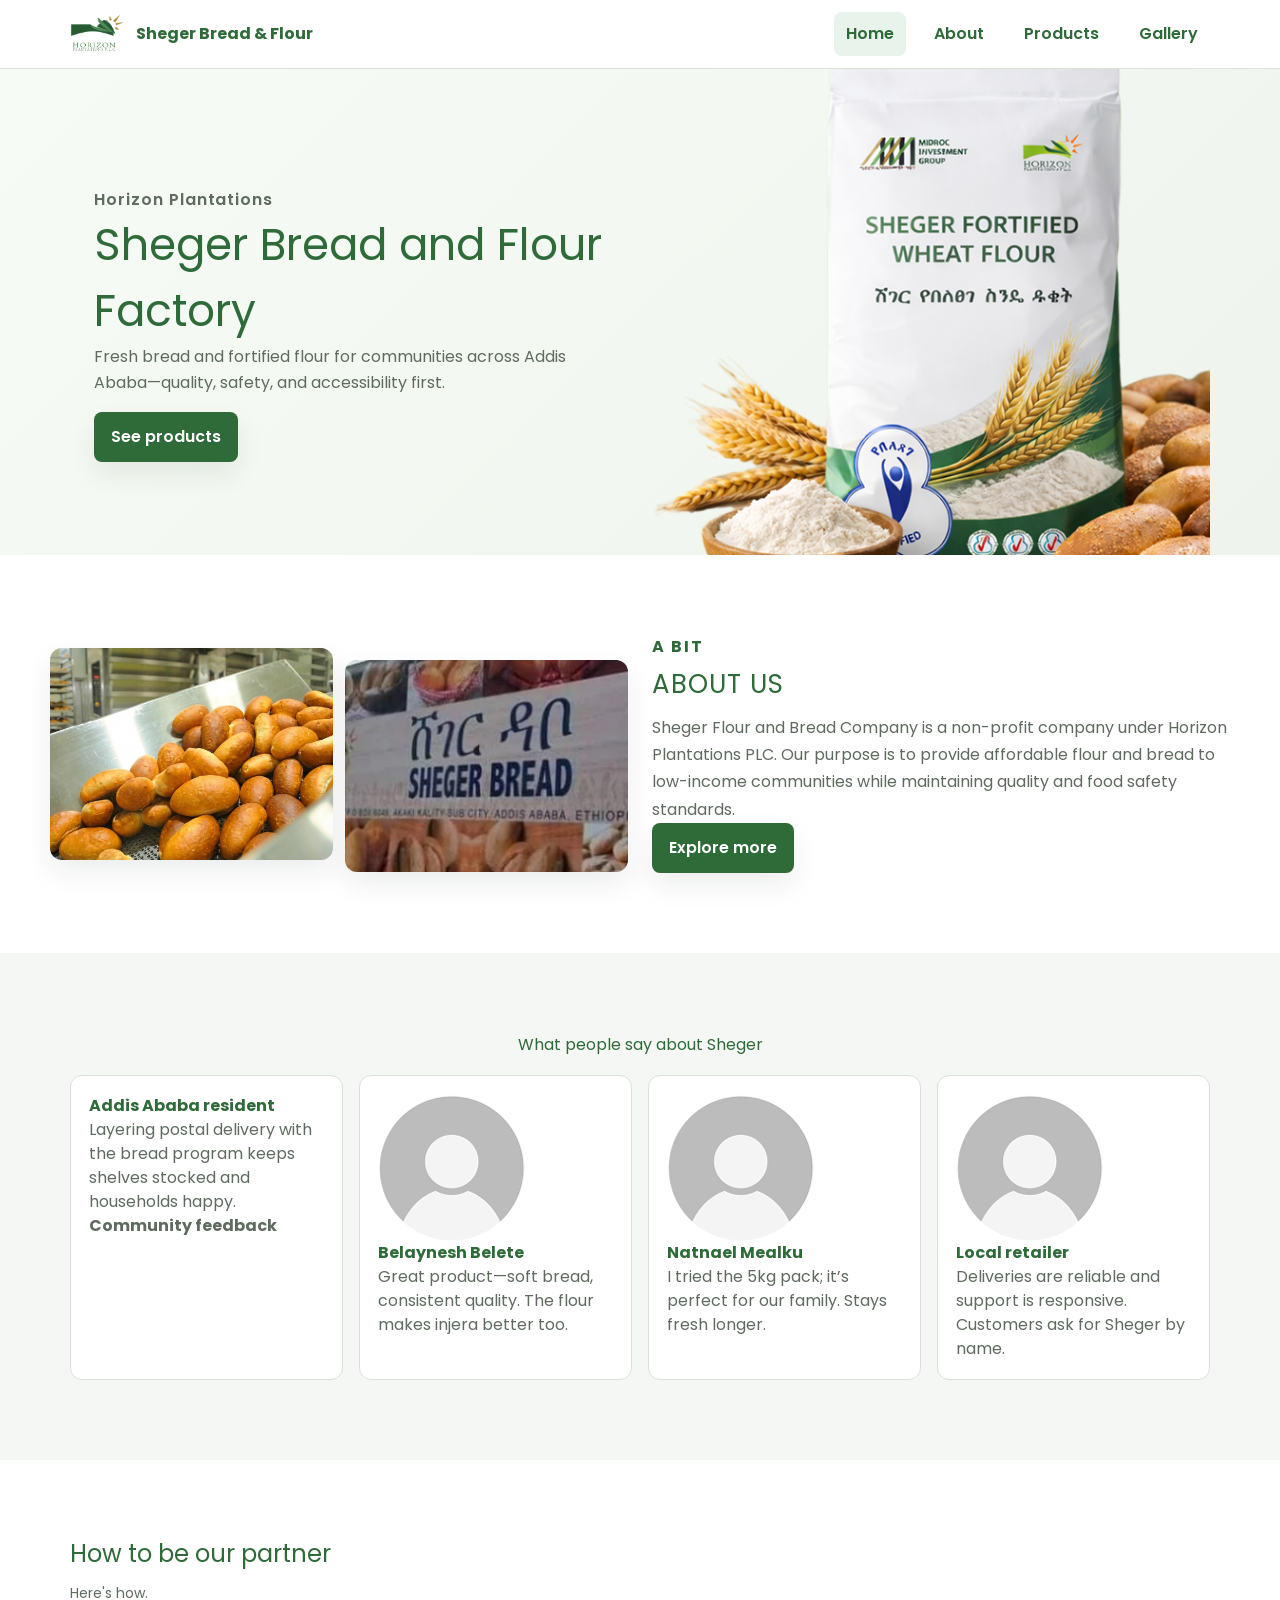
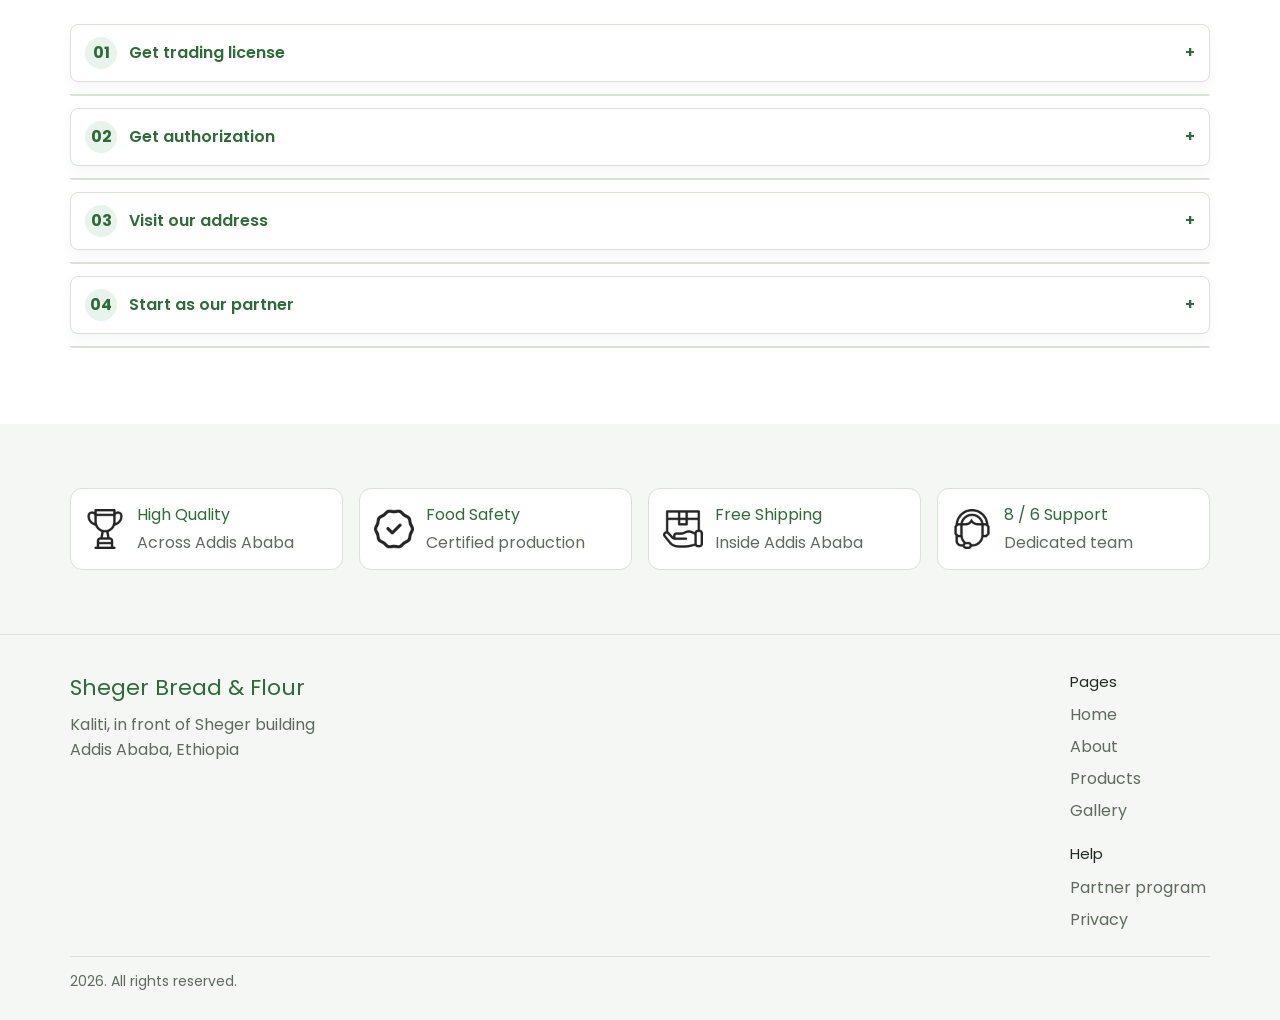
==== index.html @ 548b383c "deploy" ====
<!DOCTYPE html>
<html lang="en">

<head>
  <meta charset="utf-8" />
  <meta name="viewport" content="width=device-width, initial-scale=1, shrink-to-fit=no" />
  <title>Sheger Bread & Flour Factory | Home</title>
  <meta name="description"
    content="Sheger Flour and Bread Company provides affordable, high-quality fortified flour and bread products to Ethiopian communities." />
  <link href="https://fonts.googleapis.com/css2?family=Poppins:wght@400;500;600;700&display=swap" rel="stylesheet" />
  <link rel="stylesheet" href="css/reset.css" />
  <link rel="stylesheet" href="css/global.css" />
  <link rel="stylesheet" href="css/home.css" />
</head>

<body>
  <div class="site-topbar">
    <div class="site-topbar-inner">
      <div class="logo">
        <img src="assets/header-img1.png" alt="Sheger logo" width="56" height="56" loading="lazy" />
        <span>Sheger Bread & Flour</span>
      </div>
      <nav class="nav" aria-label="Main navigation">
        <a href="./index.html" class="active">Home</a>
        <a href="./about-us.html">About</a>
        <a href="./products.html">Products</a>
        <a href="./gallery.html">Gallery</a>
      </nav>
    </div>
  </div>

  <header class="page-hero home-hero">

    <div class="layout-shell hero-grid">
      <div class="hero-copy">
        <p class="card-text-book">Horizon Plantations</p>
        <h1 class="card-subtitle">Sheger Bread and Flour Factory</h1>
        <p class="card-text-treating">
          Fresh bread and fortified flour for communities across Addis Ababa—quality, safety, and accessibility first.
        </p>
        <a href="./products.html" class="btn btn-primary">See products</a>
      </div>
      <div class="hero-visual">
        <img src="./assets/hero.png" alt="Sheger production line" class="hero-" loading="lazy">
      </div>
    </div>
  </header>

  <section class="section-about layout-shell" id="about">
    <div class="section-about-about-us">
      <div class="section-about-left-side">
        <img src="assets/section-about-img1.png" alt="Sheger factory exterior" class="section-about-img1"
          loading="lazy" />
        <img src="assets/section-about-img2.png" alt="Bread production" class="section-about-img2" loading="lazy" />
      </div>

      <div class="section-about-content">
        <p class="section-about-text-top">A BIT</p>
        <h2 class="section-about-subtitle">ABOUT US</h2>
        <p class="section-about-text-sheger-flour">
          Sheger Flour and Bread Company is a non-profit company under Horizon Plantations PLC. Our purpose is to
          provide affordable flour and bread to low-income communities while maintaining quality and food safety
          standards.
        </p>

        <a href="./about-us.html" class="btn btn-primary">Explore more</a>
      </div>
    </div>
  </section>

  <section class="section1">
    <div class="layout-shell">
      <h2 class="section-title">What people say about Sheger</h2>
      <div class="section-div1">
        <article class="card-div">
          <div class="card-div-div2">
            <p class="card-div-text3">Addis Ababa resident</p>
          </div>
          <div class="card-div-div3">
            <p class="card-div-text4">
              <span>Layering postal delivery with the bread program keeps shelves stocked and households happy.</span>
            </p>
            <p class="card-div-text5"><b class="bold">Community feedback</b></p>
          </div>
        </article>

        <article class="card-div">
          <div class="card-div-div">
            <img src="assets/user.png" alt="" class="card-div-symbol input2" />
            <p class="card-div-text1">Belaynesh Belete</p>
          </div>
          <p class="card-div-text2">
            Great product—soft bread, consistent quality. The flour makes injera better too.
          </p>
        </article>

        <article class="card-div">
          <div class="card-div-div">
            <img src="assets/user.png" alt="" class="card-div-symbol input2" />
            <p class="card-div-text1">Natnael Mealku</p>
          </div>
          <p class="card-div-text2">
            I tried the 5kg pack; it’s perfect for our family. Stays fresh longer.
          </p>
        </article>

        <article class="card-div">
          <div class="card-div-div">
            <img src="assets/user.png" alt="" class="card-div-symbol input2" />
            <p class="card-div-text-chris card-div-text6">Local retailer</p>
          </div>
          <p class="card-div-text2">
            Deliveries are reliable and support is responsive. Customers ask for Sheger by name.
          </p>
        </article>
      </div>
    </div>
  </section>

  <section class="partner-shell" id="partner">
    <div class="layout-shell partner-grid">
      <div>
        <h2 class="section-subtitle1">
          How to be our partner<br />
          <span class="sub-text">Here's how.</span>
        </h2>

        <div class="accordion">
          <button class="accordion-item" data-panel="step1">
            <span class="number">01</span>
            <span class="title">Get trading license</span>
            <span aria-hidden="true">+</span>
          </button>
          <div class="accordion-panel" id="step1">
            <p>Hold a valid trading license for food distribution or retail.</p>
          </div>

          <button class="accordion-item" data-panel="step2">
            <span class="number">02</span>
            <span class="title">Get authorization</span>
            <span aria-hidden="true">+</span>
          </button>
          <div class="accordion-panel" id="step2">
            <p>Submit documents for quick verification; we confirm in 3–5 business days.</p>
          </div>

          <button class="accordion-item" data-panel="step3">
            <span class="number">03</span>
            <span class="title">Visit our address</span>
            <span aria-hidden="true">+</span>
          </button>
          <div class="accordion-panel" id="step3">
            <p>Visit our Kaliti facility to complete registration and pickup orientation.</p>
          </div>

          <button class="accordion-item" data-panel="step4">
            <span class="number">04</span>
            <span class="title">Start as our partner</span>
            <span aria-hidden="true">+</span>
          </button>
          <div class="accordion-panel" id="step4">
            <p>Place your first order and schedule deliveries with support.</p>
          </div>
        </div>
      </div>
    </div>
  </section>

  <section class="features-shell">
    <div class="layout-shell features-grid">
      <div class="feature-card">
        <img src="assets/feature-trophy.png" alt="Quality icon" />
        <div>
          <h3>High Quality</h3>
          <p>Across Addis Ababa</p>
        </div>
      </div>
      <div class="feature-card">
        <img src="assets/feature-guarantee.png" alt="Guarantee icon" />
        <div>
          <h3>Food Safety</h3>
          <p>Certified production</p>
        </div>
      </div>
      <div class="feature-card">
        <img src="assets/row/row-shipping.png" alt="Shipping icon" />
        <div>
          <h3>Free Shipping</h3>
          <p>Inside Addis Ababa</p>
        </div>
      </div>
      <div class="feature-card">
        <img src="assets/row/row-customer.png" alt="Support icon" />
        <div>
          <h3>8 / 6 Support</h3>
          <p>Dedicated team</p>
        </div>
      </div>
    </div>
  </section>

  <footer class="footer">
    <div class="layout-shell">
      <div class="footer-top">
        <div class="footer-brand">
          <h2 class="footer-subtitle">Sheger Bread & Flour</h2>
          <p class="footer-text-400-university">
            Kaliti, in front of Sheger building<br />
            Addis Ababa, Ethiopia
          </p>
        </div>
        <div class="footer-links">
          <div>
            <h4>Pages</h4>
            <a href="./index.html">Home</a>
            <a href="./about-us.html">About</a>
            <a href="./products.html">Products</a>
            <a href="./gallery.html">Gallery</a>
          </div>
          <div>
            <h4>Help</h4>
            <a href="#partner">Partner program</a>
            <a href="#">Privacy</a>
          </div>
        </div>
      </div>
      <div class="footer-bottom">2026. All rights reserved.</div>
    </div>
  </footer>

  <script src="js/home.js" defer></script>
</body>

</html>
---- css/global.css ----
:root {
	--primary: #2f6b39;
	--primary-soft: #e7f3eb;
	--accent: #bde28a;
	--text: #1f2a1f;
	--muted: #5f6b5f;
	--surface: #ffffff;
	--surface-alt: #f5f7f4;
	--border: #d8e2d7;
	--shadow: 0 12px 28px rgba(17, 36, 23, 0.08);
	--radius: 12px;
	--radius-sm: 8px;
	--spacing: clamp(18px, 3vw, 28px);
	--font-base: 'Poppins', system-ui, -apple-system, sans-serif;
}

*,
*::before,
*::after {
	box-sizing: border-box;
}

html, body {
	height: 100%;
}

body {
	min-height: 100%;
	display: flex;
	flex-direction: column;
	margin: 0;
	font-family: var(--font-base);
	color: var(--text);
	background-color: var(--surface);
	letter-spacing: 0;
}

img {
	max-width: 100%;
	display: block;
}

a { color: inherit; text-decoration: none; }

.text { font-size: 14px; color: var(--muted); }
.text-gray { color: var(--muted); font-size: 14px; }

.section {
	display: flex;
	flex-direction: column;
	align-items: center;
	padding: 0 24px;
}

.card { border-radius: var(--radius); background: var(--surface); }

.btn {
	display: inline-flex;
	align-items: center;
	justify-content: center;
	gap: 8px;
	padding: 12px 16px;
	border-radius: var(--radius-sm);
	border: 1px solid transparent;
	font-weight: 600;
	cursor: pointer;
	transition: transform 0.12s ease, box-shadow 0.2s ease, background 0.2s ease;
}
.btn-primary { background: var(--primary); color: #fff; box-shadow: var(--shadow); }
.btn-primary:hover { filter: brightness(0.92); }
.btn-secondary { background: var(--primary-soft); color: var(--primary); border-color: var(--border); }
.pill { display:inline-flex; align-items:center; padding:4px 10px; border-radius:999px; background:var(--primary-soft); color:var(--primary); font-weight:600; font-size:12px; }
.visually-hidden {
	position: absolute;
	width: 1px;
	height: 1px;
	padding: 0;
	margin: -1px;
	overflow: hidden;
	clip: rect(0, 0, 0, 0);
	white-space: nowrap;
	border: 0;
}

.layout-shell {
	width: 100%;
	max-width: 1180px;
	margin: 0 auto;
	padding: 0 20px;
}

/* Header / nav */
.site-topbar {
	position: sticky;
	top: 0;
	z-index: 10;
	background: rgba(255,255,255,0.9);
	backdrop-filter: blur(8px);
	border-bottom: 1px solid var(--border);
}
.site-topbar-inner {
	display: flex;
	align-items: center;
	justify-content: space-between;
	gap: 16px;
	padding: 12px 20px;
	max-width: 1180px;
	margin: 0 auto;
}
.logo { display:flex; align-items:center; gap:10px; font-weight:700; color: var(--primary); }
.nav {
	display: flex;
	align-items: center;
	gap: 16px;
}
.nav a {
	font-weight: 600;
	color: var(--primary);
	padding: 10px 12px;
	border-radius: 8px;
}
.nav a.active, .nav a:hover { background: var(--primary-soft); }

/* Page hero */
.page-hero {
	position: relative;
	min-height: 54vh;
	padding: clamp(56px, 9vw, 90px) 0 clamp(38px, 6vw, 64px);
	background: linear-gradient(135deg, #f7fbf5, #eef4ed);
	overflow: hidden;
	display: flex;
	align-items: center;
}
.page-hero .layout-shell { display: grid; gap: 16px; }
.page-hero h1 {
	margin: 0;
	font-size: clamp(32px, 4vw, 44px);
	color: var(--primary);
}
.page-hero p { max-width: 640px; color: var(--muted); }
.page-hero .hero-img-bg {
	position: absolute;
	inset: 0;
	background: radial-gradient(ellipse at 80% 20%, rgba(189,226,138,0.35), transparent 60%), linear-gradient(120deg, rgba(47,107,57,0.06), transparent 45%);
	pointer-events: none;
}

/* Footer */
.footer {
	margin-top: auto;
	background: var(--surface-alt);
	border-top: 1px solid var(--border);
	padding: 36px 0 28px;
}
.footer .layout-shell {
	display: grid;
	gap: 20px;
}
.footer-top {
	display: flex;
	flex-wrap: wrap;
	gap: 24px;
	justify-content: space-between;
}
.footer-brand { max-width: 320px; }
.footer-subtitle { margin: 0 0 8px; color: var(--primary); font-size: 22px; }
.footer-text-400-university { color: var(--muted); margin: 0; line-height: 1.6; }
.footer-links {
	display: grid;
	grid-template-columns: repeat(auto-fit, minmax(140px, 1fr));
	gap: 16px;
}
.footer-links h4 { margin: 0 0 6px; color: var(--text); font-size: 15px; }
.footer-links a { color: var(--muted); display:block; padding:4px 0; }
.footer-bottom { border-top:1px solid var(--border); padding-top: 14px; color: var(--muted); font-size: 14px; }

@media (max-width: 640px) {
	.site-topbar-inner { flex-direction: column; align-items: flex-start; }
	.nav { flex-wrap: wrap; }
	.page-hero { padding: 40px 0 32px; min-height: 52vh; }
}
---- css/home.css ----
/* Home page styles */

.home-hero .hero-grid {
	display: grid;
	grid-template-columns: repeat(auto-fit, minmax(280px, 1fr));
	gap: var(--spacing);
	align-items: center;
}

.hero-copy {
	padding: 24px;

}

.card-text-book {
	color: var(--primary);
	font-weight: 600;
	letter-spacing: 0.06em;
}

.card-subtitle {
	font-size: clamp(26px, 3vw, 34px);
	color: var(--primary);
	margin: 8px 0 10px;
}

.card-text-treating {
	color: var(--muted);
	line-height: 1.6;
	margin-bottom: 16px;
}

.hero-visual {
	justify-self: center;
}

.hero-img {
	width: min(480px, 100%);
	border-radius: var(--radius);
	box-shadow: var(--shadow);
}

.section-about {
	padding: clamp(48px, 8vw, 80px) 0;
}

.section-about-about-us {
	display: grid;
	grid-template-columns: repeat(auto-fit, minmax(280px, 1fr));
	gap: 24px;
	align-items: center;
}

.section-about-left-side {
	position: relative;
	display: grid;
	grid-template-columns: 1fr 1fr;
	gap: 12px;
}

.section-about-img1,
.section-about-img2 {
	width: 100%;
	aspect-ratio: 4 / 3;
	object-fit: cover;
	border-radius: var(--radius);
	box-shadow: var(--shadow);
}

.section-about-img2 {
	transform: translateY(12px);
}

.section-about-text-top {
	color: var(--primary);
	letter-spacing: 0.12em;
	font-weight: 700;
}

.section-about-subtitle {
	font-size: 26px;
	color: var(--primary);
	margin: 6px 0 10px;
	letter-spacing: 0.04em;
}

.section-about-text-sheger-flour {
	color: var(--muted);
	line-height: 1.7;
}

.section1 {
	padding: clamp(48px, 8vw, 80px) 0;
	background: var(--surface-alt);
}

.section-title {
	text-align: center;
	color: var(--primary);
	margin: 0 0 18px;
}

.section-div1 {
	display: grid;
	grid-template-columns: repeat(auto-fit, minmax(260px, 1fr));
	gap: 16px;
}

.card-div {
	background: #fff;
	padding: 18px;
	border-radius: var(--radius);
	border: 1px solid var(--border);
	color: var(--text);
}

.card-div-text3,
.card-div-text1,
.card-div-text-chris {
	color: var(--primary);
	font-weight: 700;
}

.card-div-text2,
.card-div-text4,
.card-div-text5 {
	color: var(--muted);
	line-height: 1.5;
}

.testimonial-shell {
	display: grid;
	gap: 16px;
}

.fade,
.fade-left,
.fade-right,
.testimonial-track {
	display: none;
}

.partner-shell {
	padding: clamp(48px, 7vw, 76px) 0;
	background: var(--surface);
}

.partner-grid {
	display: grid;
	gap: 20px;
}

.features-shell {
	padding: clamp(36px, 6vw, 64px) 0;
	background: var(--surface-alt);
}

.features-grid {
	display: grid;
	grid-template-columns: repeat(auto-fit, minmax(240px, 1fr));
	gap: 16px;
}

.feature-card {
	display: grid;
	grid-template-columns: auto 1fr;
	gap: 12px;
	align-items: center;
	padding: 14px;
	border-radius: var(--radius);
	border: 1px solid var(--border);
	background: #fff;
}

.feature-card h3 {
	margin: 0 0 4px;
	color: var(--primary);
}

.feature-card p {
	margin: 0;
	color: var(--muted);
}

.feature-card img {
	width: 40px;
	height: 40px;
	object-fit: contain;
}

.section-subtitle1 {
	color: var(--primary);
	margin: 0 0 6px;
	font-size: 24px;
}

.sub-text {
	color: var(--muted);
	font-size: 14px;
}

.accordion {
	display: grid;
	gap: 12px;
	margin-top: 16px;
}

.accordion-item {
	display: grid;
	grid-template-columns: auto 1fr auto;
	align-items: center;
	gap: 12px;
	width: 100%;
	padding: 12px 14px;
	border: 1px solid var(--border);
	border-radius: var(--radius-sm);
	background: #fff;
	cursor: pointer;
	text-align: left;
	font-weight: 600;
	color: var(--primary);
	box-shadow: 0 6px 14px rgba(0, 0, 0, 0.04);
}

.accordion-panel {
	max-height: 0;
	overflow: hidden;
	transition: max-height 0.25s ease, padding 0.25s ease;
	background: #fff;
	border: 1px solid var(--border);
	border-radius: 0 0 var(--radius-sm) var(--radius-sm);
	padding: 0 14px;
}

.accordion-panel.open {
	max-height: 260px;
	padding: 12px 14px 14px;
}

.accordion-panel p {
	color: var(--text);
	margin: 0;
}

.accordion-panel.open {
	max-height: 400px;
	padding: 12px 14px 14px;
}

.number {
	width: 32px;
	height: 32px;
	border-radius: 50%;
	background: var(--primary-soft);
	display: inline-flex;
	align-items: center;
	justify-content: center;
	font-weight: 700;
	color: var(--primary);
}

.feature {
	display: grid;
	gap: 12px;
	background: #fff;
	padding: 16px;
	border-radius: var(--radius);
	box-shadow: 0 8px 18px rgba(0, 0, 0, 0.05);
	border: 1px solid var(--border);
}

.feature-row-left,
.feature-row,
.row {
	display: flex;
	gap: 12px;
	align-items: center;
}

.feature-subtitle,
.row-subtitle {
	color: var(--primary);
	margin: 0;
}

.row-text2 {
	color: var(--muted);
	margin: 0;
}

@media (max-width: 640px) {
	.section-title {
		text-align: left;
	}
}
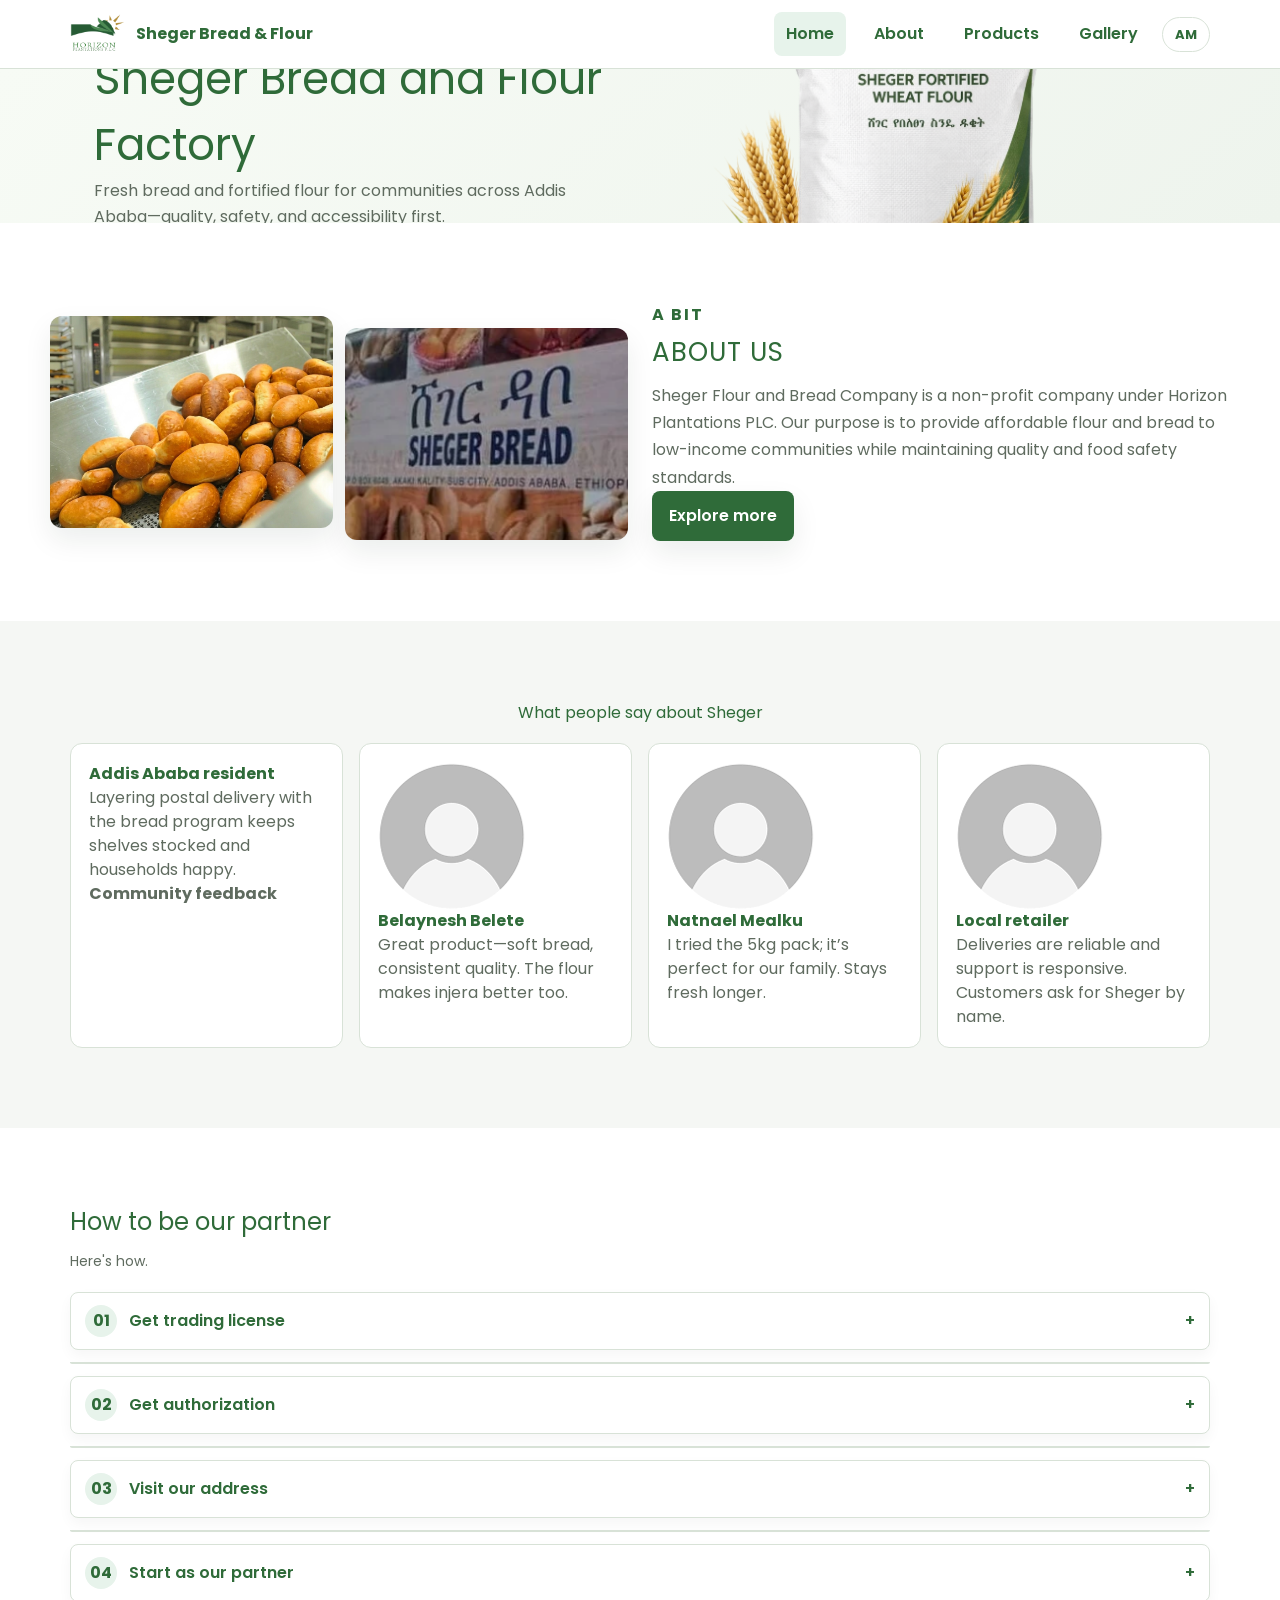
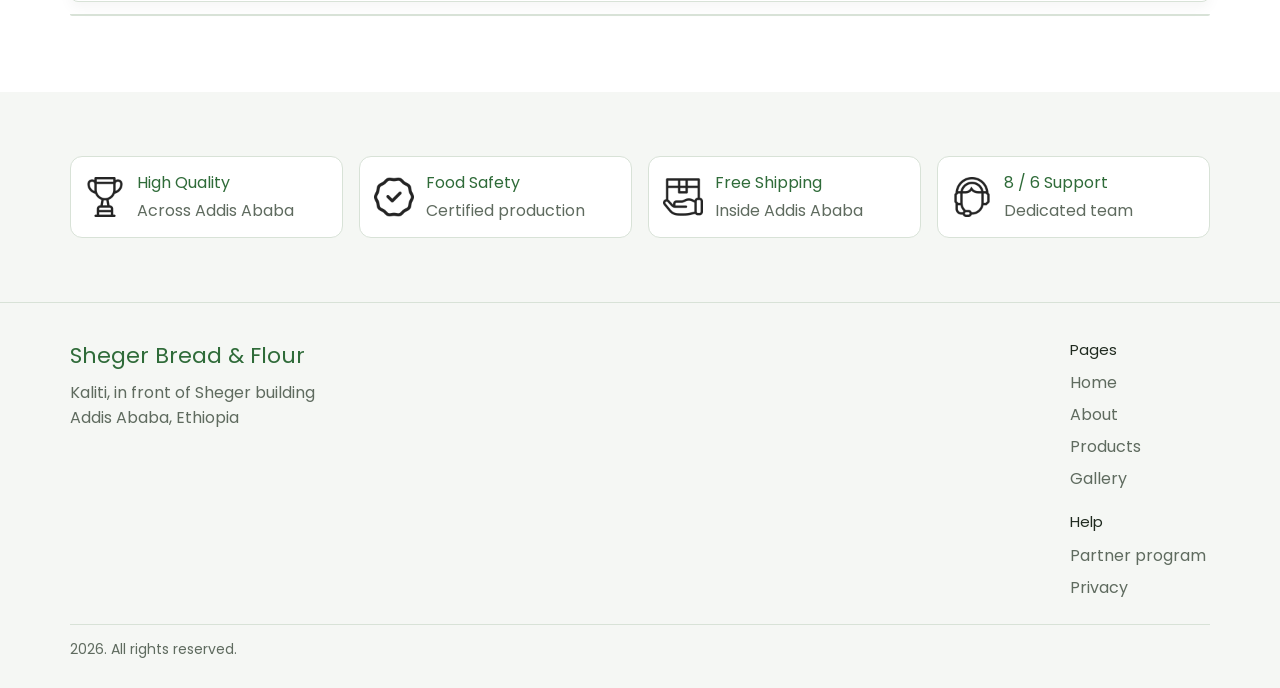
==== commit 8912ea2b: "Language added" ====
--- a/index.html
+++ b/index.html
@@ -7,6 +7,9 @@
   <title>Sheger Bread & Flour Factory | Home</title>
   <meta name="description"
     content="Sheger Flour and Bread Company provides affordable, high-quality fortified flour and bread products to Ethiopian communities." />
+  <link rel="alternate" hreflang="en" href="/index.html" />
+  <link rel="alternate" hreflang="am" href="/am/index.html" />
+  <link rel="alternate" hreflang="x-default" href="/index.html" />
   <link href="https://fonts.googleapis.com/css2?family=Poppins:wght@400;500;600;700&display=swap" rel="stylesheet" />
   <link rel="stylesheet" href="css/reset.css" />
   <link rel="stylesheet" href="css/global.css" />
@@ -20,12 +23,15 @@
         <img src="assets/header-img1.png" alt="Sheger logo" width="56" height="56" loading="lazy" />
         <span>Sheger Bread & Flour</span>
       </div>
-      <nav class="nav" aria-label="Main navigation">
-        <a href="./index.html" class="active">Home</a>
-        <a href="./about-us.html">About</a>
-        <a href="./products.html">Products</a>
-        <a href="./gallery.html">Gallery</a>
-      </nav>
+      <div class="nav-actions">
+        <nav class="nav" aria-label="Main navigation">
+          <a href="./index.html" class="active">Home</a>
+          <a href="./about-us.html">About</a>
+          <a href="./products.html">Products</a>
+          <a href="./gallery.html">Gallery</a>
+        </nav>
+        <a href="./am/index.html" class="lang-switch" lang="am" hreflang="am">AM</a>
+      </div>
     </div>
   </div>
 
@@ -231,4 +237,4 @@
   <script src="js/home.js" defer></script>
 </body>
 
-</html>+</html>
--- a/css/global.css
+++ b/css/global.css
@@ -1,4 +1,3 @@
-
 :root {
 	--primary: #2f6b39;
 	--primary-soft: #e7f3eb;
@@ -21,7 +20,8 @@
 	box-sizing: border-box;
 }
 
-html, body {
+html,
+body {
 	height: 100%;
 }
 
@@ -41,10 +41,20 @@
 	display: block;
 }
 
-a { color: inherit; text-decoration: none; }
-
-.text { font-size: 14px; color: var(--muted); }
-.text-gray { color: var(--muted); font-size: 14px; }
+a {
+	color: inherit;
+	text-decoration: none;
+}
+
+.text {
+	font-size: 14px;
+	color: var(--muted);
+}
+
+.text-gray {
+	color: var(--muted);
+	font-size: 14px;
+}
 
 .section {
 	display: flex;
@@ -53,7 +63,10 @@
 	padding: 0 24px;
 }
 
-.card { border-radius: var(--radius); background: var(--surface); }
+.card {
+	border-radius: var(--radius);
+	background: var(--surface);
+}
 
 .btn {
 	display: inline-flex;
@@ -67,10 +80,34 @@
 	cursor: pointer;
 	transition: transform 0.12s ease, box-shadow 0.2s ease, background 0.2s ease;
 }
-.btn-primary { background: var(--primary); color: #fff; box-shadow: var(--shadow); }
-.btn-primary:hover { filter: brightness(0.92); }
-.btn-secondary { background: var(--primary-soft); color: var(--primary); border-color: var(--border); }
-.pill { display:inline-flex; align-items:center; padding:4px 10px; border-radius:999px; background:var(--primary-soft); color:var(--primary); font-weight:600; font-size:12px; }
+
+.btn-primary {
+	background: var(--primary);
+	color: #fff;
+	box-shadow: var(--shadow);
+}
+
+.btn-primary:hover {
+	filter: brightness(0.92);
+}
+
+.btn-secondary {
+	background: var(--primary-soft);
+	color: var(--primary);
+	border-color: var(--border);
+}
+
+.pill {
+	display: inline-flex;
+	align-items: center;
+	padding: 4px 10px;
+	border-radius: 999px;
+	background: var(--primary-soft);
+	color: var(--primary);
+	font-weight: 600;
+	font-size: 12px;
+}
+
 .visually-hidden {
 	position: absolute;
 	width: 1px;
@@ -95,10 +132,11 @@
 	position: sticky;
 	top: 0;
 	z-index: 10;
-	background: rgba(255,255,255,0.9);
+	background: rgba(255, 255, 255, 0.9);
 	backdrop-filter: blur(8px);
 	border-bottom: 1px solid var(--border);
 }
+
 .site-topbar-inner {
 	display: flex;
 	align-items: center;
@@ -108,42 +146,102 @@
 	max-width: 1180px;
 	margin: 0 auto;
 }
-.logo { display:flex; align-items:center; gap:10px; font-weight:700; color: var(--primary); }
+
+.logo {
+	display: flex;
+	align-items: center;
+	gap: 10px;
+	font-weight: 700;
+	color: var(--primary);
+}
+
 .nav {
 	display: flex;
 	align-items: center;
 	gap: 16px;
 }
+
 .nav a {
 	font-weight: 600;
 	color: var(--primary);
 	padding: 10px 12px;
 	border-radius: 8px;
 }
-.nav a.active, .nav a:hover { background: var(--primary-soft); }
+
+.nav a.active,
+.nav a:hover {
+	background: var(--primary-soft);
+}
+
+.nav-actions {
+	display: flex;
+	align-items: center;
+	gap: 12px;
+}
+
+.lang-switch {
+	display: inline-flex;
+	align-items: center;
+	justify-content: center;
+	min-width: 44px;
+	padding: 10px 12px;
+	border: 1px solid var(--border);
+	border-radius: 999px;
+	font-size: 13px;
+	font-weight: 700;
+	line-height: 1;
+	color: var(--primary);
+	background: #fff;
+}
+
+.lang-switch:hover {
+	background: var(--primary-soft);
+}
 
 /* Page hero */
 .page-hero {
 	position: relative;
-	min-height: 54vh;
+	min-height: fit-content;
 	padding: clamp(56px, 9vw, 90px) 0 clamp(38px, 6vw, 64px);
 	background: linear-gradient(135deg, #f7fbf5, #eef4ed);
 	overflow: hidden;
 	display: flex;
 	align-items: center;
 }
-.page-hero .layout-shell { display: grid; gap: 16px; }
+
+.page-hero .layout-shell {
+	display: grid;
+	gap: 16px;
+}
+
 .page-hero h1 {
 	margin: 0;
 	font-size: clamp(32px, 4vw, 44px);
 	color: var(--primary);
 }
-.page-hero p { max-width: 640px; color: var(--muted); }
+
+.page-hero p {
+	max-width: 640px;
+	color: var(--muted);
+}
+
 .page-hero .hero-img-bg {
 	position: absolute;
 	inset: 0;
-	background: radial-gradient(ellipse at 80% 20%, rgba(189,226,138,0.35), transparent 60%), linear-gradient(120deg, rgba(47,107,57,0.06), transparent 45%);
+	background: radial-gradient(ellipse at 80% 20%, rgba(189, 226, 138, 0.35), transparent 60%), linear-gradient(120deg, rgba(47, 107, 57, 0.06), transparent 45%);
 	pointer-events: none;
+}
+
+/* Hero imagery: keep full PNG visible */
+.hero-visual img,
+.hero-img {
+	width: 100%;
+	max-width: 520px;
+	max-height: 420px;
+	object-fit: contain;
+
+
+	display: block;
 }
 
 /* Footer */
@@ -153,30 +251,77 @@
 	border-top: 1px solid var(--border);
 	padding: 36px 0 28px;
 }
+
 .footer .layout-shell {
 	display: grid;
 	gap: 20px;
 }
+
 .footer-top {
 	display: flex;
 	flex-wrap: wrap;
 	gap: 24px;
 	justify-content: space-between;
 }
-.footer-brand { max-width: 320px; }
-.footer-subtitle { margin: 0 0 8px; color: var(--primary); font-size: 22px; }
-.footer-text-400-university { color: var(--muted); margin: 0; line-height: 1.6; }
+
+.footer-brand {
+	max-width: 320px;
+}
+
+.footer-subtitle {
+	margin: 0 0 8px;
+	color: var(--primary);
+	font-size: 22px;
+}
+
+.footer-text-400-university {
+	color: var(--muted);
+	margin: 0;
+	line-height: 1.6;
+}
+
 .footer-links {
 	display: grid;
 	grid-template-columns: repeat(auto-fit, minmax(140px, 1fr));
 	gap: 16px;
 }
-.footer-links h4 { margin: 0 0 6px; color: var(--text); font-size: 15px; }
-.footer-links a { color: var(--muted); display:block; padding:4px 0; }
-.footer-bottom { border-top:1px solid var(--border); padding-top: 14px; color: var(--muted); font-size: 14px; }
+
+.footer-links h4 {
+	margin: 0 0 6px;
+	color: var(--text);
+	font-size: 15px;
+}
+
+.footer-links a {
+	color: var(--muted);
+	display: block;
+	padding: 4px 0;
+}
+
+.footer-bottom {
+	border-top: 1px solid var(--border);
+	padding-top: 14px;
+	color: var(--muted);
+	font-size: 14px;
+}
 
 @media (max-width: 640px) {
-	.site-topbar-inner { flex-direction: column; align-items: flex-start; }
-	.nav { flex-wrap: wrap; }
-	.page-hero { padding: 40px 0 32px; min-height: 52vh; }
-}
+	.site-topbar-inner {
+		flex-direction: column;
+		align-items: flex-start;
+	}
+
+	.nav {
+		flex-wrap: wrap;
+	}
+
+	.nav-actions {
+		width: 100%;
+		flex-wrap: wrap;
+	}
+
+	.page-hero {
+		padding: 40px 0 32px;
+		min-height: 80vh;
+	}
+}
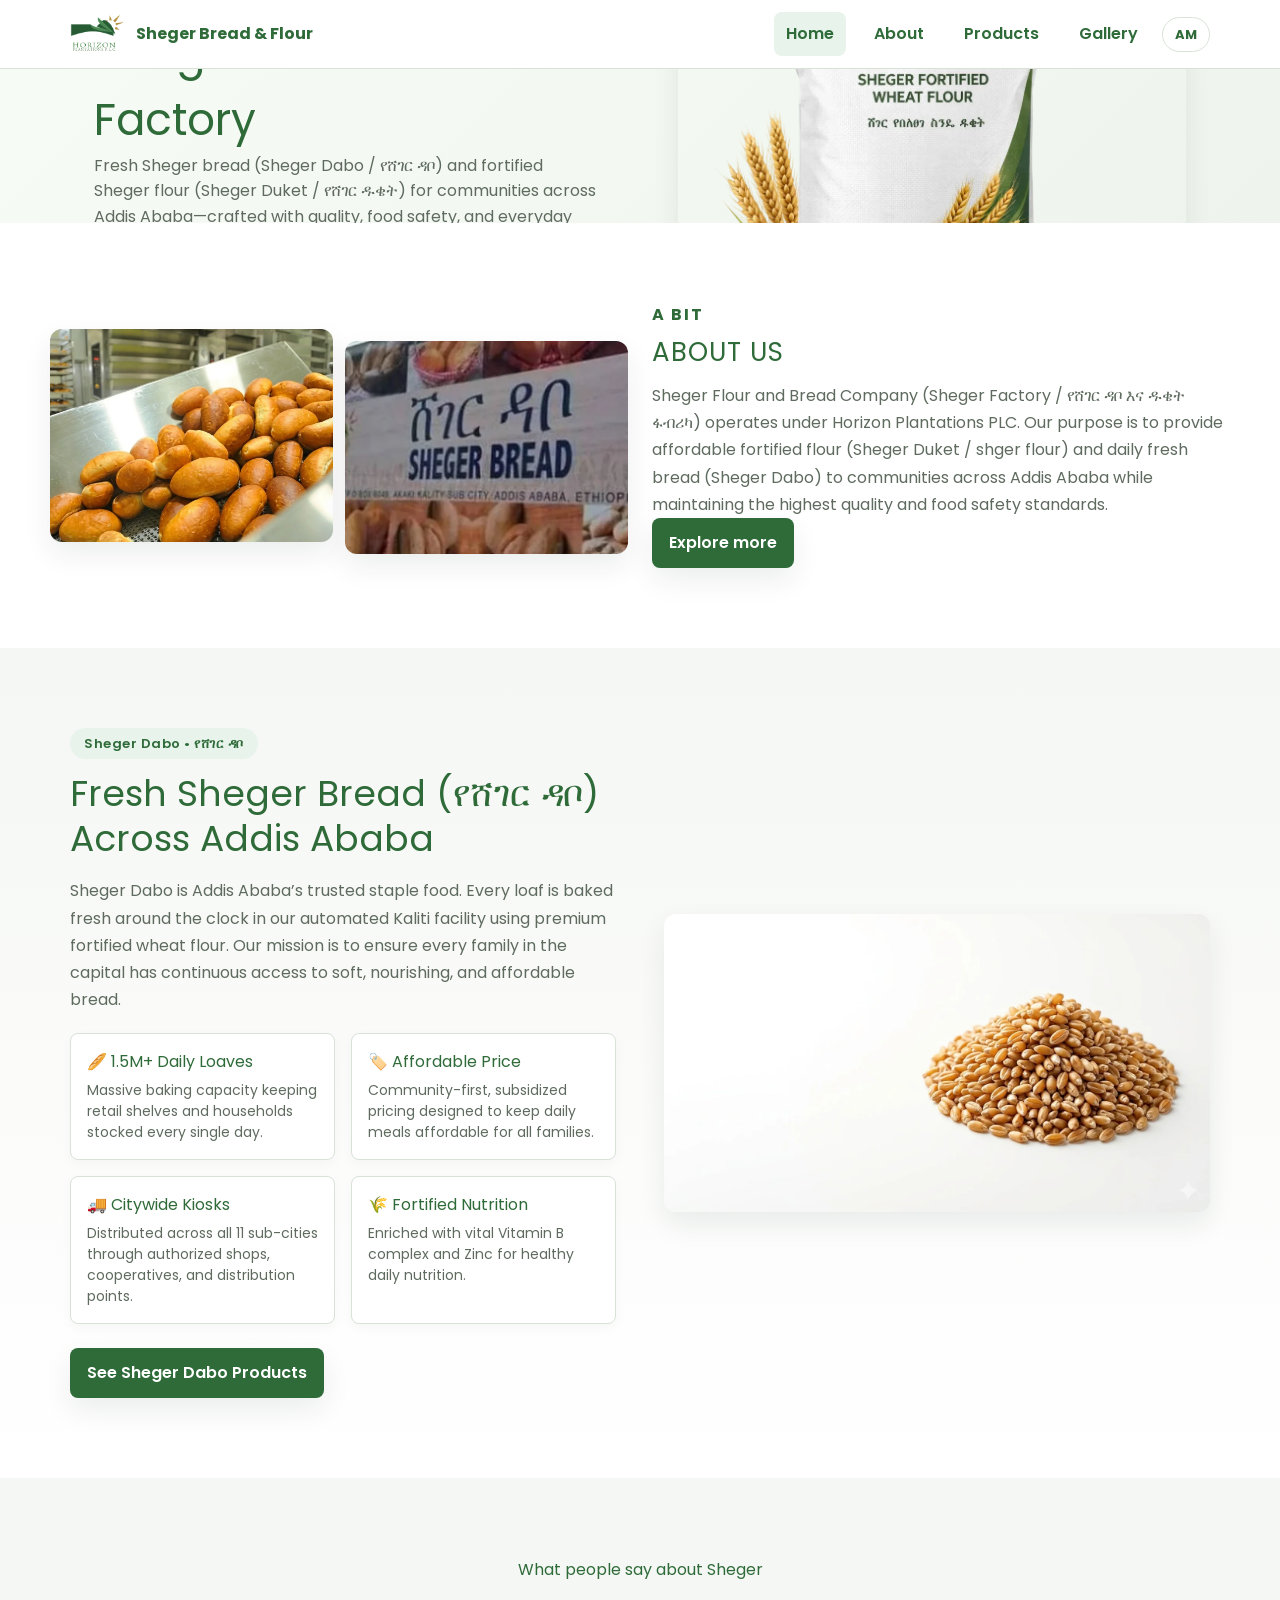
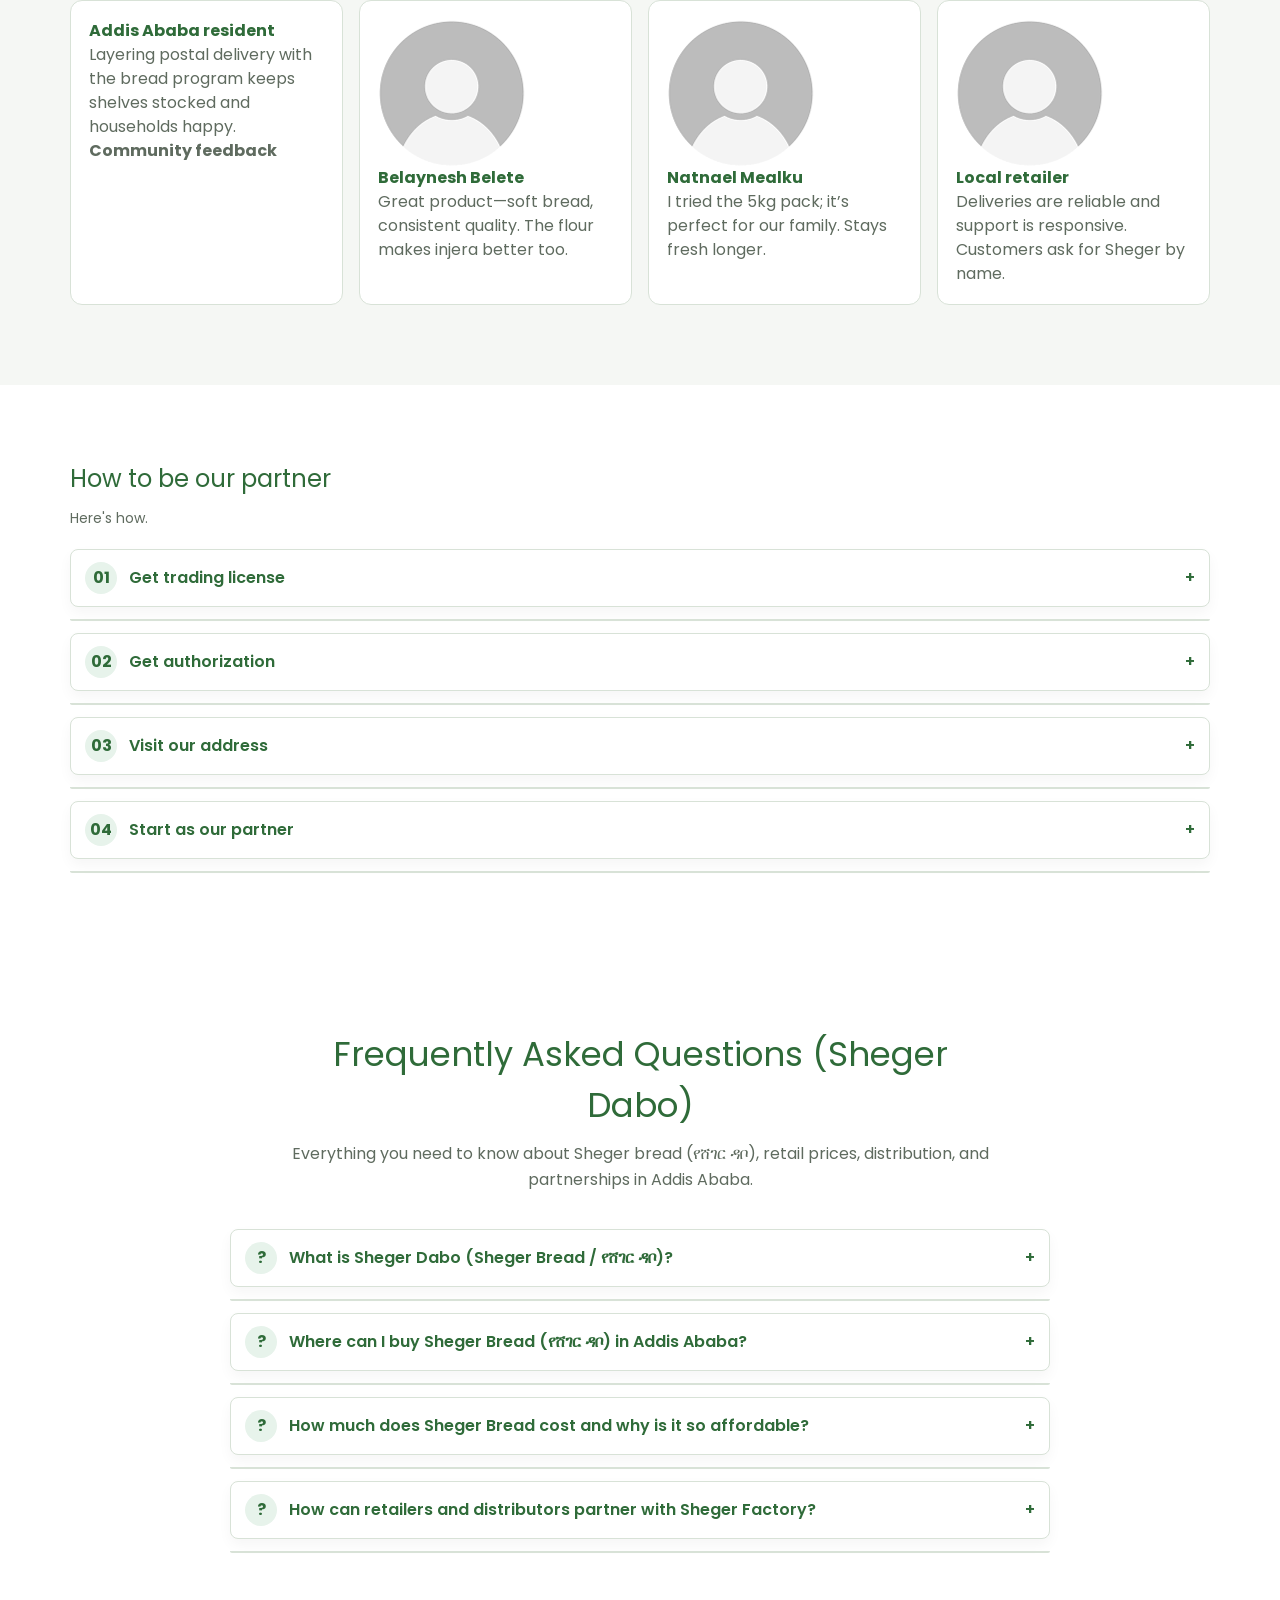
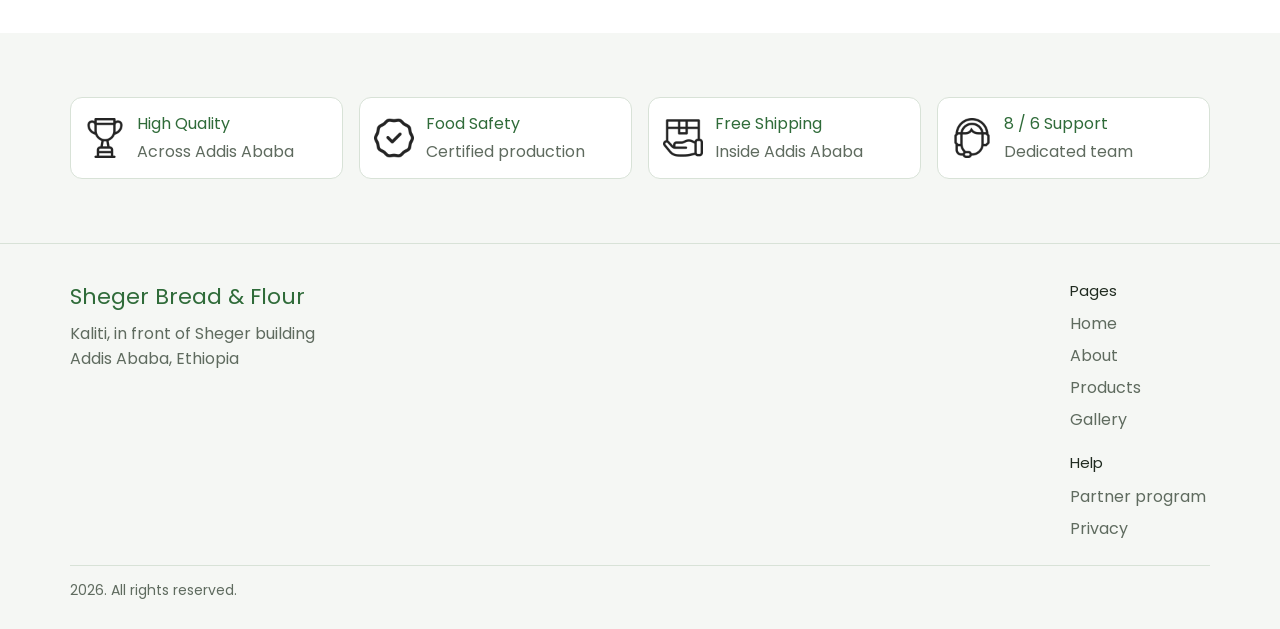
==== commit 89970e90: "improving seo" ====
--- a/index.html
+++ b/index.html
@@ -4,24 +4,154 @@
 <head>
   <meta charset="utf-8" />
   <meta name="viewport" content="width=device-width, initial-scale=1, shrink-to-fit=no" />
-  <title>Sheger Bread & Flour Factory | Home</title>
+  <title>Sheger Bread &amp; Flour Factory | Sheger Dabo &amp; Sheger Flour Addis Ababa</title>
   <meta name="description"
-    content="Sheger Flour and Bread Company provides affordable, high-quality fortified flour and bread products to Ethiopian communities." />
+    content="Sheger Bread and Flour Factory (የሸገር ዳቦ እና ዱቄት ፋብሪካ) provides daily fresh Sheger bread (Sheger Dabo) and high-quality fortified Sheger flour (Sheger Duket / shger flour) across Addis Ababa, Ethiopia." />
+  <meta name="keywords"
+    content="sheger dabo, sheger bread, sheger factory, sheger flour, shger flour, sheger duket, shger dabo, sheger bakery, ሸገር ዳቦ, የሸገር ዳቦ, ሸገር ዱቄት, የሸገር ዱቄት, ሸገር ፋብሪካ, የሸገር ዳቦ እና ዱቄት ፋብሪካ, Addis Ababa bread factory, fortified flour Ethiopia" />
+  <meta name="robots" content="index, follow, max-image-preview:large, max-snippet:-1, max-video-preview:-1" />
+  <meta name="author" content="Sheger Bread and Flour Factory" />
+  <link rel="canonical" href="https://shegerbread.com/index.html" />
+
+  <!-- Multilingual Alternates -->
   <link rel="alternate" hreflang="en" href="/index.html" />
   <link rel="alternate" hreflang="am" href="/am/index.html" />
   <link rel="alternate" hreflang="x-default" href="/index.html" />
+
+  <!-- Open Graph / Facebook / WhatsApp / Telegram -->
+  <meta property="og:type" content="website" />
+  <meta property="og:site_name" content="Sheger Bread &amp; Flour Factory | የሸገር ዳቦ እና ዱቄት ፋብሪካ" />
+  <meta property="og:title" content="Sheger Bread &amp; Flour Factory | Sheger Dabo &amp; Sheger Flour" />
+  <meta property="og:description"
+    content="Fresh Sheger bread (Sheger Dabo) and fortified Sheger flour (Sheger Duket / shger flour) for communities across Addis Ababa. High quality, food safety, and community affordability." />
+  <meta property="og:image" content="https://shegerbread.com/assets/social-cover.png" />
+  <meta property="og:image:secure_url" content="https://shegerbread.com/assets/social-cover.png" />
+  <meta property="og:image:type" content="image/png" />
+  <meta property="og:image:width" content="1200" />
+  <meta property="og:image:height" content="630" />
+  <meta property="og:image:alt" content="Sheger Bread and Flour Factory - Sheger Dabo and Fortified Sheger Flour in Addis Ababa" />
+  <meta property="og:url" content="https://shegerbread.com/index.html" />
+  <meta property="og:locale" content="en_US" />
+  <meta property="og:locale:alternate" content="am_ET" />
+
+  <!-- Twitter / X Card -->
+  <meta name="twitter:card" content="summary_large_image" />
+  <meta name="twitter:title" content="Sheger Bread &amp; Flour Factory | Sheger Dabo &amp; Sheger Flour" />
+  <meta name="twitter:description"
+    content="Daily fresh Sheger bread (Sheger Dabo) and fortified Sheger flour (Sheger Duket / shger flour) across Addis Ababa, Ethiopia." />
+  <meta name="twitter:image" content="https://shegerbread.com/assets/social-cover.png" />
+  <meta name="twitter:image:alt" content="Sheger Bread and Flour Factory - Sheger Dabo and Fortified Sheger Flour in Addis Ababa" />
+
+  <!-- Performance & Preload -->
+  <link rel="preconnect" href="https://fonts.googleapis.com" />
+  <link rel="preconnect" href="https://fonts.gstatic.com" crossorigin />
+  <link rel="preload" as="image" href="assets/hero.webp" type="image/webp" fetchpriority="high" />
+
+  <!-- Favicon & PWA -->
+  <link rel="icon" type="image/png" href="assets/header-img1.png" />
+  <link rel="apple-touch-icon" href="assets/header-img1.png" />
+  <link rel="manifest" href="site.webmanifest" />
+  <meta name="theme-color" content="#2f6b39" />
+
+  <!-- Fonts & Styles -->
   <link href="https://fonts.googleapis.com/css2?family=Poppins:wght@400;500;600;700&display=swap" rel="stylesheet" />
   <link rel="stylesheet" href="css/reset.css" />
   <link rel="stylesheet" href="css/global.css" />
   <link rel="stylesheet" href="css/home.css" />
+  <script src="js/nav.js" defer></script>
+
+  <!-- Schema.org JSON-LD Structured Data (Bakery + FAQPage) -->
+  <script type="application/ld+json">
+  [
+    {
+      "@context": "https://schema.org",
+      "@type": "Bakery",
+      "name": "Sheger Bread and Flour Factory",
+      "alternateName": [
+        "የሸገር ዳቦ እና ዱቄት ፋብሪካ",
+        "Sheger Dabo",
+        "Sheger Flour",
+        "Sheger Bread",
+        "Sheger Factory",
+        "Sheger Duket",
+        "shger flour",
+        "ሸገር ዳቦ",
+        "ሸገር ዱቄት",
+        "ሸገር ፋብሪካ"
+      ],
+      "description": "Sheger Bread and Flour Factory produces affordable, high-quality fortified wheat flour (የሸገር ዱቄት) and daily fresh bread (የሸገር ዳቦ) for Addis Ababa, Ethiopia.",
+      "url": "https://shegerbread.com/index.html",
+      "logo": "https://shegerbread.com/assets/header-img1.png",
+      "image": "https://shegerbread.com/assets/social-cover.png",
+      "address": {
+        "@type": "PostalAddress",
+        "streetAddress": "Kaliti, in front of Sheger building",
+        "addressLocality": "Addis Ababa",
+        "addressCountry": "ET"
+      },
+      "parentOrganization": {
+        "@type": "Organization",
+        "name": "Horizon Plantations PLC"
+      },
+      "priceRange": "$",
+      "servesCuisine": "Bakery, Fortified Flour, Bread",
+      "keywords": "sheger dabo, sheger bread, sheger factory, sheger flour, shger flour, sheger duket, ሸገር ዳቦ, የሸገር ዳቦ, ሸገር ዱቄት, የሸገር ዱቄት, ሸገር ፋብሪካ"
+    },
+    {
+      "@context": "https://schema.org",
+      "@type": "FAQPage",
+      "mainEntity": [
+        {
+          "@type": "Question",
+          "name": "What is Sheger Dabo (Sheger Bread)?",
+          "acceptedAnswer": {
+            "@type": "Answer",
+            "text": "Sheger Dabo (የሸገር ዳቦ) is fresh, affordable bread produced by the Sheger Bread & Flour Factory under Horizon Plantations PLC. Baked with fortified wheat flour, it provides essential nutrition and staple food access to millions across Addis Ababa."
+          }
+        },
+        {
+          "@type": "Question",
+          "name": "Where can I buy Sheger Bread (የሸገር ዳቦ) in Addis Ababa?",
+          "acceptedAnswer": {
+            "@type": "Answer",
+            "text": "Sheger Dabo is distributed across all 11 sub-cities of Addis Ababa through authorized municipal kiosks, consumer cooperatives, retail outlets, and neighborhood distributors."
+          }
+        },
+        {
+          "@type": "Question",
+          "name": "What makes Sheger Dabo special and affordable?",
+          "acceptedAnswer": {
+            "@type": "Answer",
+            "text": "Sheger Bread was established with support from the government and Horizon Plantations PLC to stabilize food prices. High-speed automated baking produces over 1.5 million loaves daily, keeping prices fair, uniform, and community-first."
+          }
+        },
+        {
+          "@type": "Question",
+          "name": "How can retail shops and organizations partner with Sheger Factory?",
+          "acceptedAnswer": {
+            "@type": "Answer",
+            "text": "Licensed food retailers, schools, and organizations can register as distribution partners by submitting their trade license at our Kaliti facility. We support daily batch deliveries across Addis Ababa."
+          }
+        }
+      ]
+    }
+  ]
+  </script>
 </head>
 
 <body>
   <div class="site-topbar">
     <div class="site-topbar-inner">
-      <div class="logo">
-        <img src="assets/header-img1.png" alt="Sheger logo" width="56" height="56" loading="lazy" />
-        <span>Sheger Bread & Flour</span>
+      <div class="topbar-mobile-row">
+        <div class="logo">
+          <img src="assets/header-img1.png" alt="Sheger logo" width="56" height="56" loading="lazy" />
+          <span>Sheger Bread & Flour</span>
+        </div>
+        <button class="nav-toggle" type="button" aria-expanded="false" aria-label="Open menu">
+          <span class="nav-toggle-line"></span>
+          <span class="nav-toggle-line"></span>
+          <span class="nav-toggle-line"></span>
+        </button>
       </div>
       <div class="nav-actions">
         <nav class="nav" aria-label="Main navigation">
@@ -39,15 +169,18 @@
 
     <div class="layout-shell hero-grid">
       <div class="hero-copy">
-        <p class="card-text-book">Horizon Plantations</p>
+        <p class="card-text-book">Horizon Plantations • Kaliti, Addis Ababa</p>
         <h1 class="card-subtitle">Sheger Bread and Flour Factory</h1>
         <p class="card-text-treating">
-          Fresh bread and fortified flour for communities across Addis Ababa—quality, safety, and accessibility first.
+          Fresh Sheger bread (Sheger Dabo / የሸገር ዳቦ) and fortified Sheger flour (Sheger Duket / የሸገር ዱቄት) for communities across Addis Ababa—crafted with quality, food safety, and everyday affordability at our modern Sheger factory.
         </p>
         <a href="./products.html" class="btn btn-primary">See products</a>
       </div>
       <div class="hero-visual">
-        <img src="./assets/hero.png" alt="Sheger production line" class="hero-" loading="lazy">
+        <picture>
+          <source srcset="assets/hero.webp" type="image/webp" />
+          <img src="assets/hero.png" alt="Sheger Bread and Flour Factory - Fresh Sheger Dabo and Fortified Sheger Flour" class="hero-img" width="480" height="396" loading="eager" fetchpriority="high" />
+        </picture>
       </div>
     </div>
   </header>
@@ -55,21 +188,63 @@
   <section class="section-about layout-shell" id="about">
     <div class="section-about-about-us">
       <div class="section-about-left-side">
-        <img src="assets/section-about-img1.png" alt="Sheger factory exterior" class="section-about-img1"
-          loading="lazy" />
-        <img src="assets/section-about-img2.png" alt="Bread production" class="section-about-img2" loading="lazy" />
+        <picture>
+          <source srcset="assets/section-about-img1.webp" type="image/webp" />
+          <img src="assets/section-about-img1.png" alt="Sheger factory exterior - Sheger Bread and Flour Factory Kaliti" class="section-about-img1" width="500" height="375" loading="lazy" decoding="async" />
+        </picture>
+        <picture>
+          <source srcset="assets/section-about-img2.webp" type="image/webp" />
+          <img src="assets/section-about-img2.png" alt="Sheger bread production line - Fresh Sheger dabo baking" class="section-about-img2" width="500" height="375" loading="lazy" decoding="async" />
+        </picture>
       </div>
 
       <div class="section-about-content">
         <p class="section-about-text-top">A BIT</p>
         <h2 class="section-about-subtitle">ABOUT US</h2>
         <p class="section-about-text-sheger-flour">
-          Sheger Flour and Bread Company is a non-profit company under Horizon Plantations PLC. Our purpose is to
-          provide affordable flour and bread to low-income communities while maintaining quality and food safety
-          standards.
+          Sheger Flour and Bread Company (Sheger Factory / የሸገር ዳቦ እና ዱቄት ፋብሪካ) operates under Horizon Plantations PLC. Our purpose is to
+          provide affordable fortified flour (Sheger Duket / shger flour) and daily fresh bread (Sheger Dabo) to communities across Addis Ababa while maintaining the highest quality and food safety standards.
         </p>
 
         <a href="./about-us.html" class="btn btn-primary">Explore more</a>
+      </div>
+    </div>
+  </section>
+
+  <!-- Sheger Dabo Dedicated Showcase -->
+  <section class="sheger-dabo-section" id="sheger-dabo">
+    <div class="layout-shell dabo-grid">
+      <div class="dabo-copy">
+        <span class="badge-pill">Sheger Dabo • የሸገር ዳቦ</span>
+        <h2>Fresh Sheger Bread (የሸገር ዳቦ) Across Addis Ababa</h2>
+        <p>
+          Sheger Dabo is Addis Ababa’s trusted staple food. Every loaf is baked fresh around the clock in our automated Kaliti facility using premium fortified wheat flour. Our mission is to ensure every family in the capital has continuous access to soft, nourishing, and affordable bread.
+        </p>
+        <div class="dabo-features">
+          <div class="dabo-feat-card">
+            <h4>🥖 1.5M+ Daily Loaves</h4>
+            <p>Massive baking capacity keeping retail shelves and households stocked every single day.</p>
+          </div>
+          <div class="dabo-feat-card">
+            <h4>🏷️ Affordable Price</h4>
+            <p>Community-first, subsidized pricing designed to keep daily meals affordable for all families.</p>
+          </div>
+          <div class="dabo-feat-card">
+            <h4>🚚 Citywide Kiosks</h4>
+            <p>Distributed across all 11 sub-cities through authorized shops, cooperatives, and distribution points.</p>
+          </div>
+          <div class="dabo-feat-card">
+            <h4>🌾 Fortified Nutrition</h4>
+            <p>Enriched with vital Vitamin B complex and Zinc for healthy daily nutrition.</p>
+          </div>
+        </div>
+        <a href="./products.html" class="btn btn-primary">See Sheger Dabo Products</a>
+      </div>
+      <div class="dabo-visual">
+        <picture>
+          <source srcset="assets/home.webp" type="image/webp" />
+          <img src="assets/home.png" alt="Fresh Sheger Dabo - Daily Bread Loaves Addis Ababa" width="600" height="400" loading="lazy" decoding="async" />
+        </picture>
       </div>
     </div>
   </section>
@@ -167,6 +342,54 @@
           <div class="accordion-panel" id="step4">
             <p>Place your first order and schedule deliveries with support.</p>
           </div>
+        </div>
+      </div>
+    </div>
+  </section>
+
+  <!-- Sheger Dabo FAQ Section -->
+  <section class="faq-section" id="faq">
+    <div class="layout-shell">
+      <div class="faq-header">
+        <h2 class="section-title">Frequently Asked Questions (Sheger Dabo)</h2>
+        <p>Everything you need to know about Sheger bread (የሸገር ዳቦ), retail prices, distribution, and partnerships in Addis Ababa.</p>
+      </div>
+
+      <div class="faq-list accordion">
+        <button class="accordion-item" data-panel="faq1">
+          <span class="number">?</span>
+          <span class="title">What is Sheger Dabo (Sheger Bread / የሸገር ዳቦ)?</span>
+          <span aria-hidden="true">+</span>
+        </button>
+        <div class="accordion-panel" id="faq1">
+          <p>Sheger Dabo (የሸገር ዳቦ) is Addis Ababa’s premier affordable staple bread produced by the Sheger Bread &amp; Flour Factory under Horizon Plantations PLC. Baked with fortified wheat flour, it provides essential daily nutrition, soft crumb, and certified food safety to millions of residents.</p>
+        </div>
+
+        <button class="accordion-item" data-panel="faq2">
+          <span class="number">?</span>
+          <span class="title">Where can I buy Sheger Bread (የሸገር ዳቦ) in Addis Ababa?</span>
+          <span aria-hidden="true">+</span>
+        </button>
+        <div class="accordion-panel" id="faq2">
+          <p>Sheger Dabo is sold at designated municipal kiosks, local neighborhood shops, consumer associations, schools, and hospitals across all 11 sub-cities of Addis Ababa including Bole, Kirkos, Arada, Yeka, Akaki-Kaliti, Kolfe Keranio, Nifas Silk, Addis Ketema, Gullele, Lideta, and Lemi Kura.</p>
+        </div>
+
+        <button class="accordion-item" data-panel="faq3">
+          <span class="number">?</span>
+          <span class="title">How much does Sheger Bread cost and why is it so affordable?</span>
+          <span aria-hidden="true">+</span>
+        </button>
+        <div class="accordion-panel" id="faq3">
+          <p>Sheger Dabo was created to stabilize bread prices and combat inflation for Ethiopian families. Through large-scale automated baking producing over 1.5 million loaves per day, efficiency reduces costs, keeping bread accessible at uniform, affordable government-supported prices.</p>
+        </div>
+
+        <button class="accordion-item" data-panel="faq4">
+          <span class="number">?</span>
+          <span class="title">How can retailers and distributors partner with Sheger Factory?</span>
+          <span aria-hidden="true">+</span>
+        </button>
+        <div class="accordion-panel" id="faq4">
+          <p>Licensed food retailers and distributors can register through our 4-step partner program. Simply visit our Kaliti facility with your valid trade license to schedule bulk pickup or daily door-to-door distribution routes.</p>
         </div>
       </div>
     </div>
--- a/css/global.css
+++ b/css/global.css
@@ -155,6 +155,10 @@
 	color: var(--primary);
 }
 
+.topbar-mobile-row {
+	display: contents;
+}
+
 .nav {
 	display: flex;
 	align-items: center;
@@ -177,6 +181,28 @@
 	display: flex;
 	align-items: center;
 	gap: 12px;
+}
+
+.nav-toggle {
+	display: none;
+	width: 46px;
+	height: 46px;
+	padding: 0;
+	border: 1px solid var(--border);
+	border-radius: 12px;
+	background: #fff;
+	color: var(--primary);
+	cursor: pointer;
+}
+
+.nav-toggle-line {
+	display: block;
+	width: 18px;
+	height: 2px;
+	margin: 4px auto;
+	background: currentColor;
+	border-radius: 999px;
+	transition: transform 0.2s ease, opacity 0.2s ease;
 }
 
 .lang-switch {
@@ -308,16 +334,60 @@
 @media (max-width: 640px) {
 	.site-topbar-inner {
 		flex-direction: column;
-		align-items: flex-start;
-	}
-
-	.nav {
-		flex-wrap: wrap;
+		align-items: stretch;
+	}
+
+	.topbar-mobile-row {
+		display: flex;
+		align-items: center;
+		justify-content: space-between;
+		gap: 12px;
 	}
 
 	.nav-actions {
 		width: 100%;
-		flex-wrap: wrap;
+		display: none;
+		flex-direction: column;
+		align-items: stretch;
+		gap: 10px;
+		padding-top: 8px;
+	}
+
+	.nav-actions.is-open {
+		display: flex;
+	}
+
+	.nav {
+		flex-direction: column;
+		align-items: stretch;
+		gap: 6px;
+	}
+
+	.nav a {
+		width: 100%;
+	}
+
+	.lang-switch {
+		align-self: flex-start;
+	}
+
+	.nav-toggle {
+		display: inline-flex;
+		flex-direction: column;
+		align-items: center;
+		justify-content: center;
+	}
+
+	.nav-toggle[aria-expanded="true"] .nav-toggle-line:nth-child(1) {
+		transform: translateY(6px) rotate(45deg);
+	}
+
+	.nav-toggle[aria-expanded="true"] .nav-toggle-line:nth-child(2) {
+		opacity: 0;
+	}
+
+	.nav-toggle[aria-expanded="true"] .nav-toggle-line:nth-child(3) {
+		transform: translateY(-6px) rotate(-45deg);
 	}
 
 	.page-hero {
--- a/css/home.css
+++ b/css/home.css
@@ -292,4 +292,115 @@
 	.section-title {
 		text-align: left;
 	}
+}
+
+/* Sheger Dabo Spotlight Section */
+.sheger-dabo-section {
+	padding: clamp(48px, 8vw, 80px) 0;
+	background: linear-gradient(180deg, var(--surface-alt) 0%, #ffffff 100%);
+}
+
+.dabo-grid {
+	display: grid;
+	grid-template-columns: repeat(auto-fit, minmax(300px, 1fr));
+	gap: clamp(24px, 5vw, 48px);
+	align-items: center;
+}
+
+.dabo-copy .badge-pill {
+	display: inline-block;
+	background: var(--primary-soft);
+	color: var(--primary);
+	font-weight: 600;
+	font-size: 13px;
+	padding: 6px 14px;
+	border-radius: 20px;
+	margin-bottom: 12px;
+	letter-spacing: 0.04em;
+}
+
+.dabo-copy h2 {
+	font-size: clamp(26px, 3.5vw, 36px);
+	color: var(--primary);
+	margin: 0 0 16px;
+	line-height: 1.25;
+}
+
+.dabo-copy p {
+	color: var(--muted);
+	line-height: 1.7;
+	margin-bottom: 16px;
+}
+
+.dabo-features {
+	display: grid;
+	grid-template-columns: repeat(auto-fit, minmax(200px, 1fr));
+	gap: 16px;
+	margin: 20px 0 24px;
+}
+
+.dabo-feat-card {
+	background: #fff;
+	border: 1px solid var(--border);
+	padding: 16px;
+	border-radius: var(--radius-sm);
+	box-shadow: 0 4px 12px rgba(0, 0, 0, 0.03);
+}
+
+.dabo-feat-card h4 {
+	color: var(--primary);
+	margin: 0 0 6px;
+	font-size: 16px;
+}
+
+.dabo-feat-card p {
+	color: var(--muted);
+	font-size: 14px;
+	margin: 0;
+	line-height: 1.5;
+}
+
+.dabo-visual {
+	position: relative;
+	border-radius: var(--radius);
+	overflow: hidden;
+	box-shadow: var(--shadow);
+}
+
+.dabo-visual img {
+	width: 100%;
+	height: auto;
+	object-fit: cover;
+	display: block;
+}
+
+/* FAQ Section */
+.faq-section {
+	padding: clamp(48px, 8vw, 80px) 0;
+	background: var(--surface);
+}
+
+.faq-header {
+	text-align: center;
+	max-width: 720px;
+	margin: 0 auto 36px;
+}
+
+.faq-header h2 {
+	color: var(--primary);
+	font-size: clamp(26px, 3.5vw, 34px);
+	margin-bottom: 10px;
+}
+
+.faq-header p {
+	color: var(--muted);
+	line-height: 1.6;
+}
+
+.faq-list {
+	max-width: 820px;
+	margin: 0 auto;
+	display: flex;
+	flex-direction: column;
+	gap: 12px;
 }
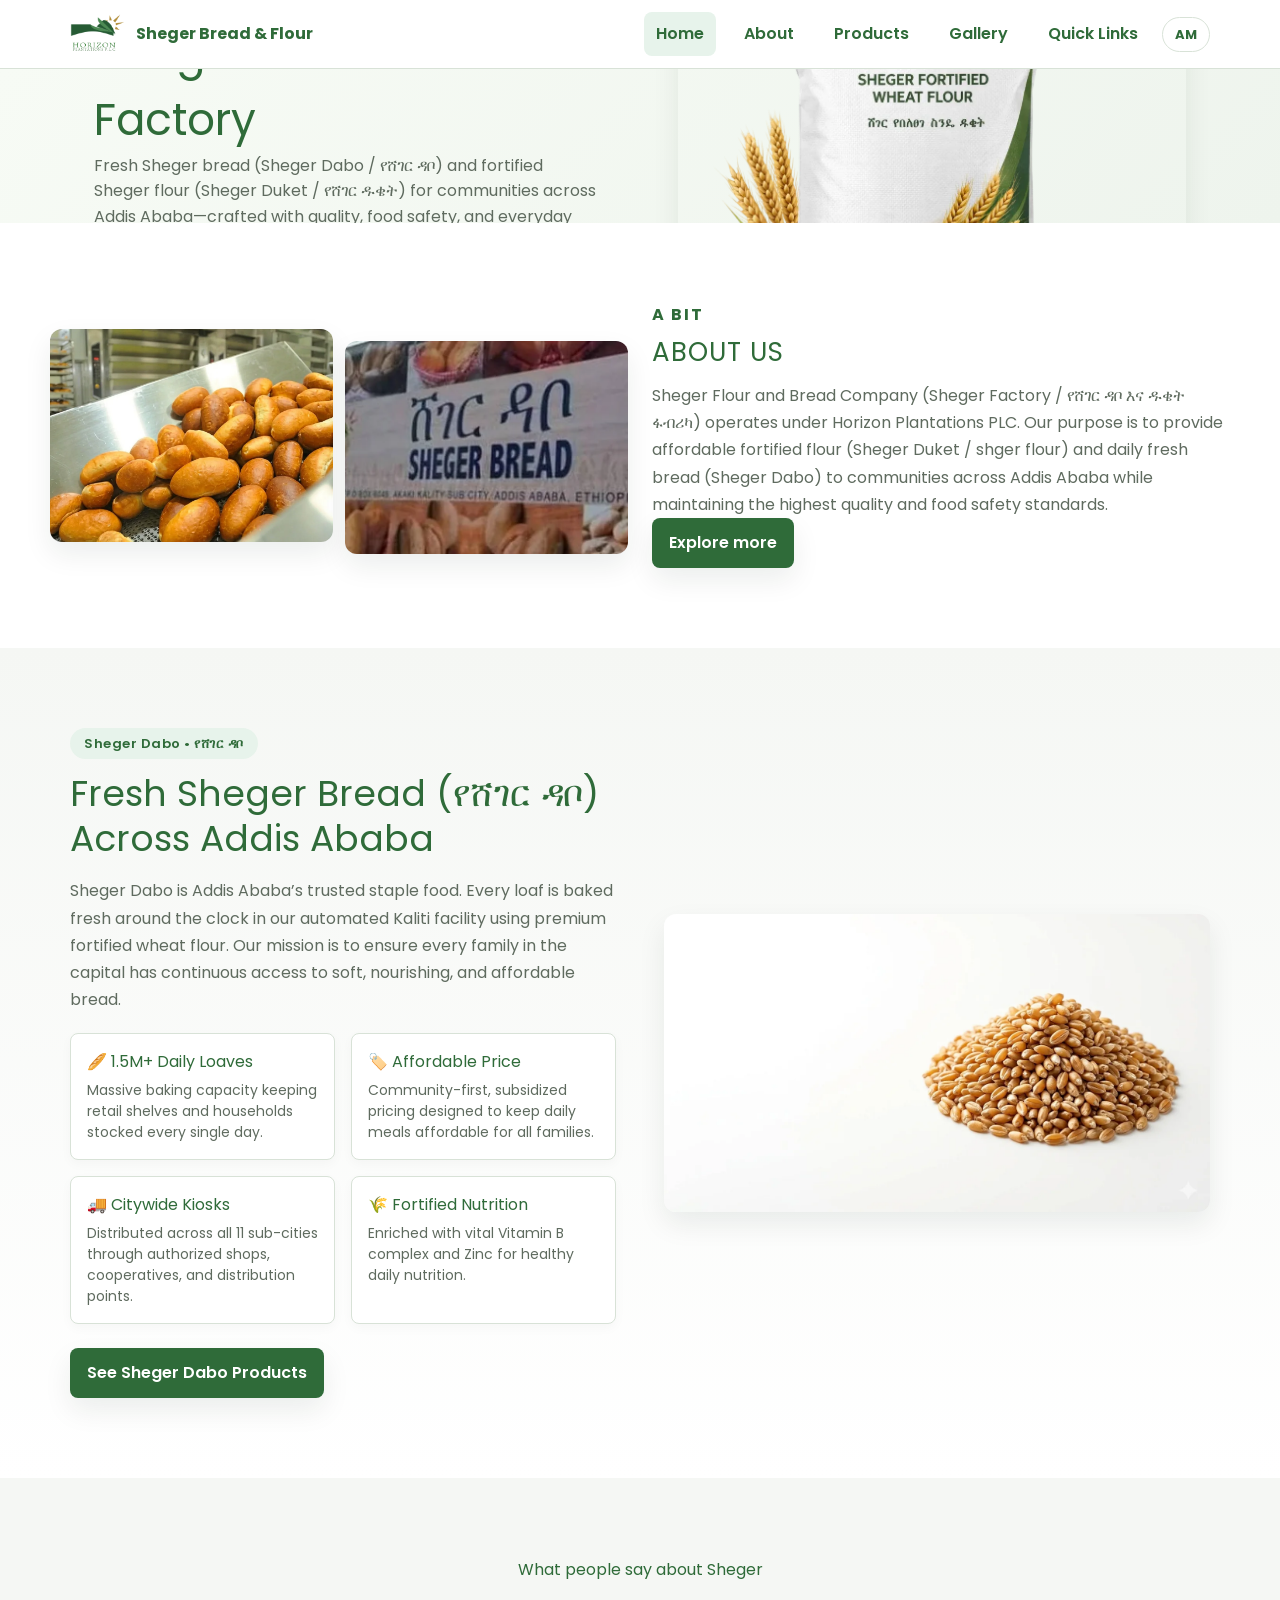
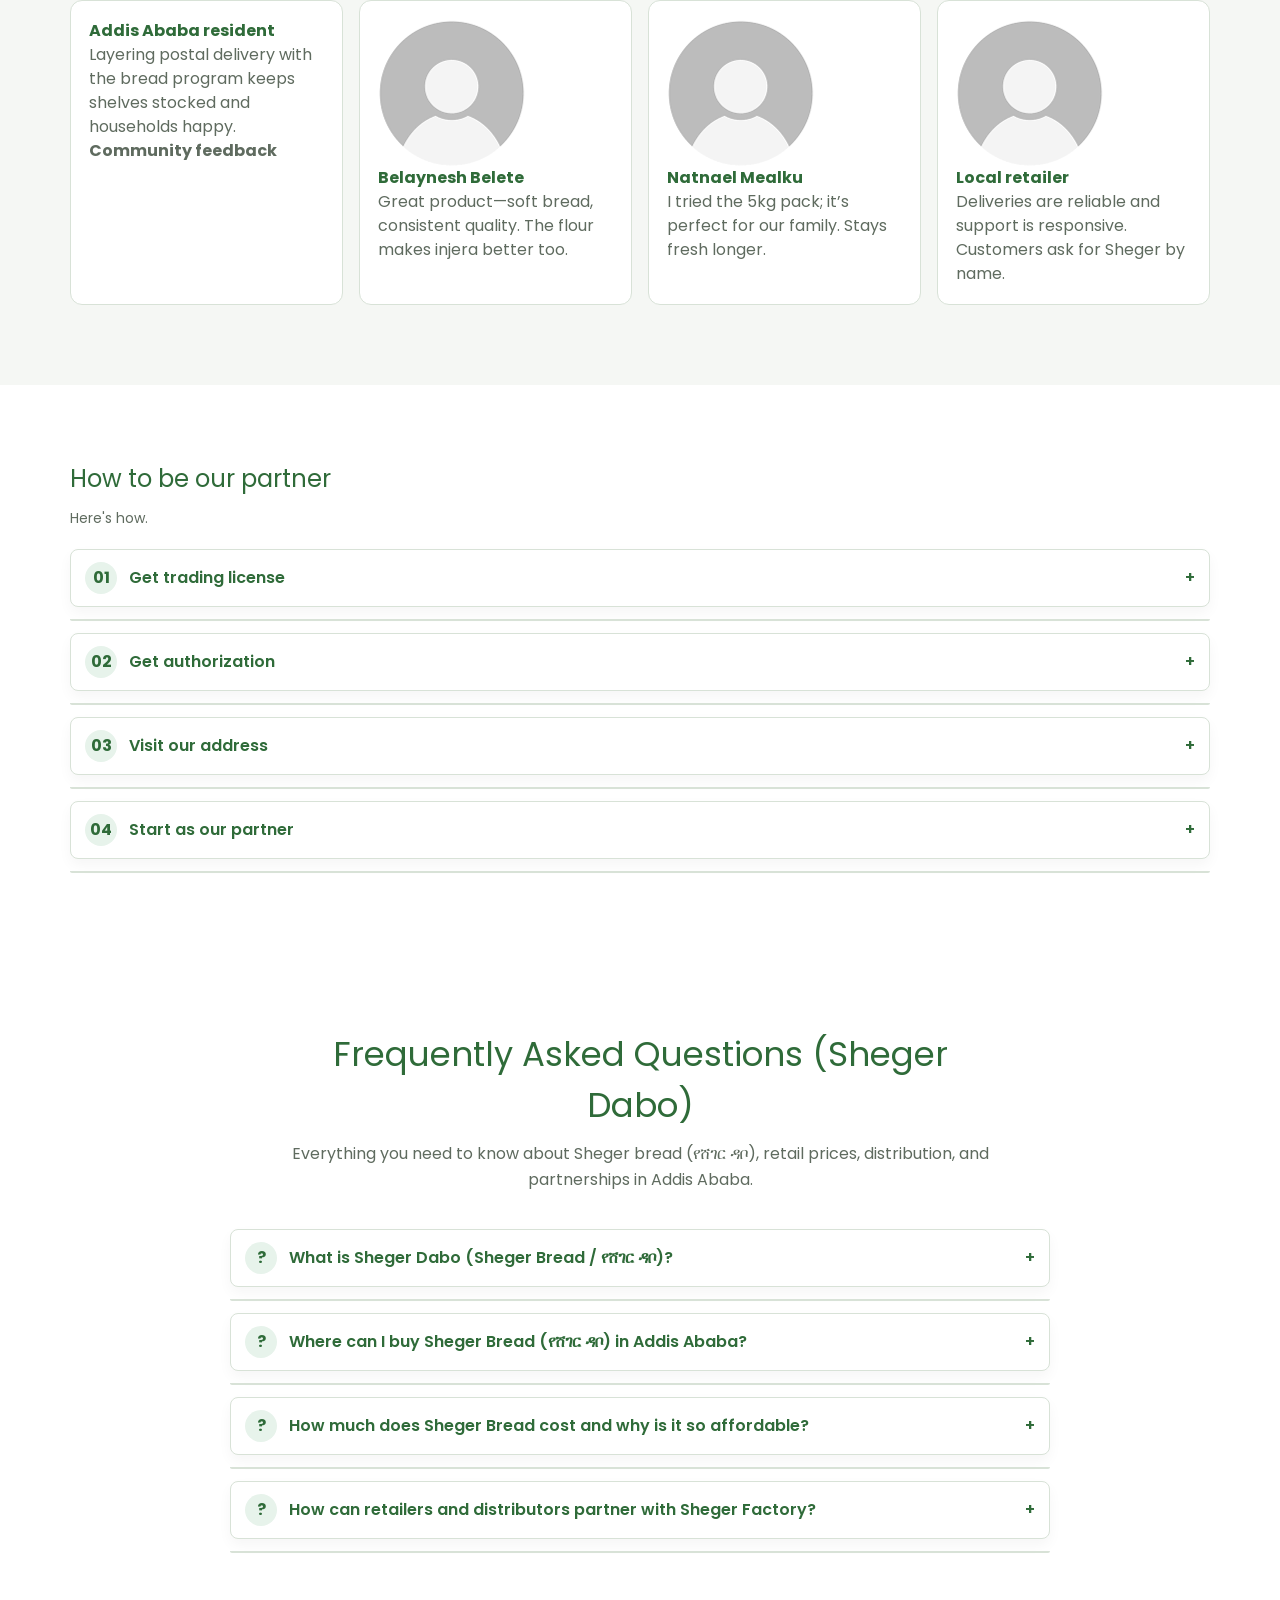
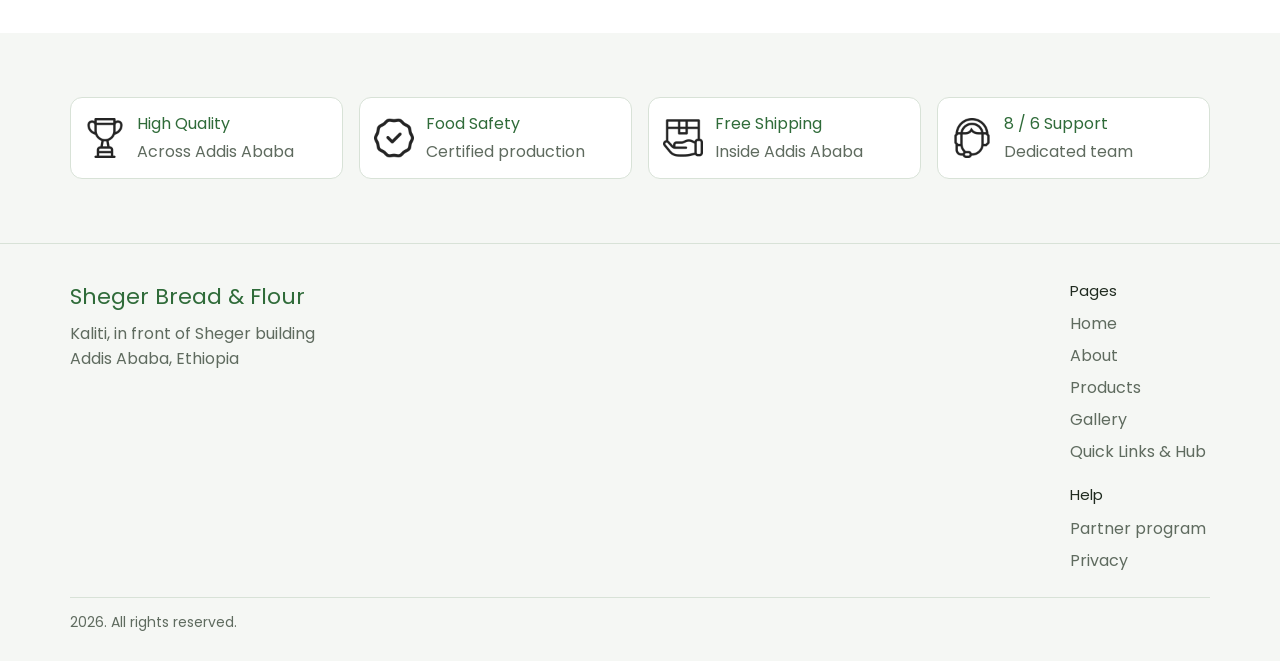
==== commit f5d3868a: "Adding portal page" ====
--- a/index.html
+++ b/index.html
@@ -159,6 +159,7 @@
           <a href="./about-us.html">About</a>
           <a href="./products.html">Products</a>
           <a href="./gallery.html">Gallery</a>
+          <a href="./portal.html">Quick Links</a>
         </nav>
         <a href="./am/index.html" class="lang-switch" lang="am" hreflang="am">AM</a>
       </div>
@@ -445,6 +446,7 @@
             <a href="./about-us.html">About</a>
             <a href="./products.html">Products</a>
             <a href="./gallery.html">Gallery</a>
+            <a href="./portal.html">Quick Links &amp; Hub</a>
           </div>
           <div>
             <h4>Help</h4>
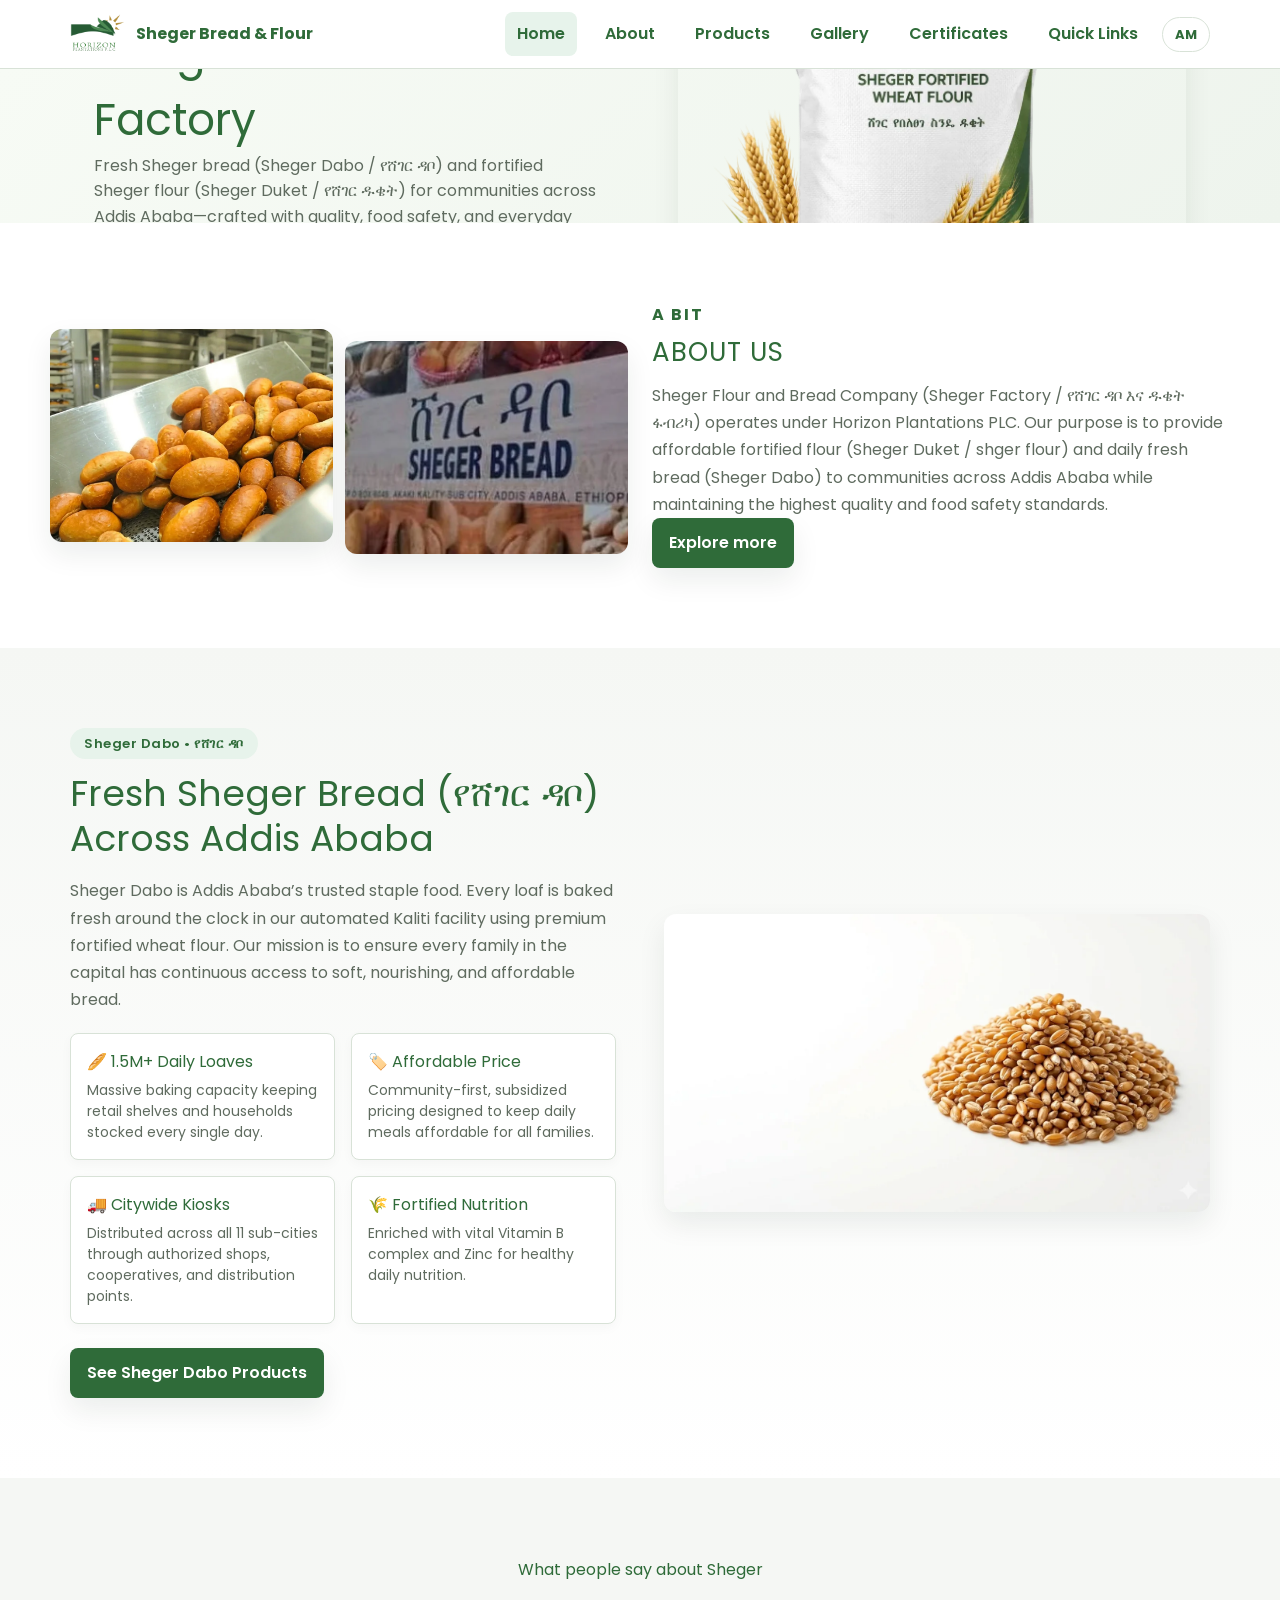
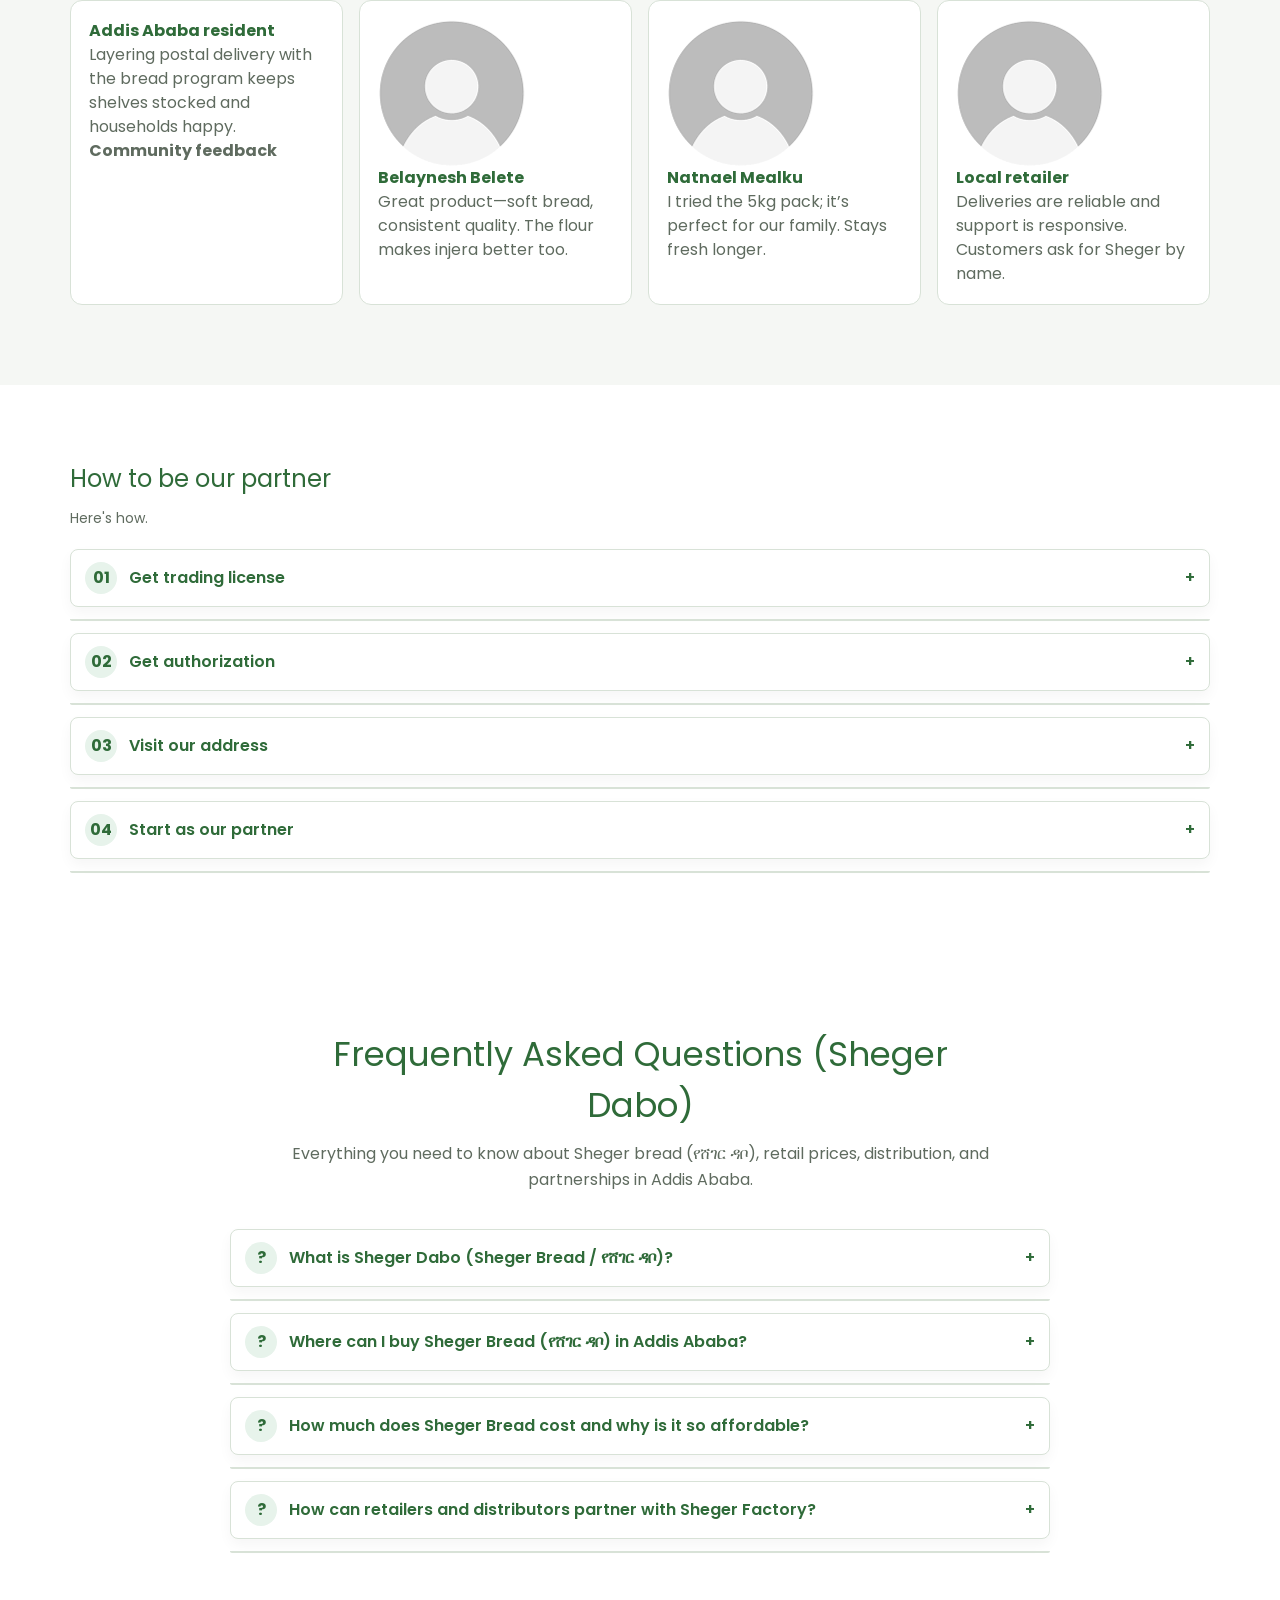
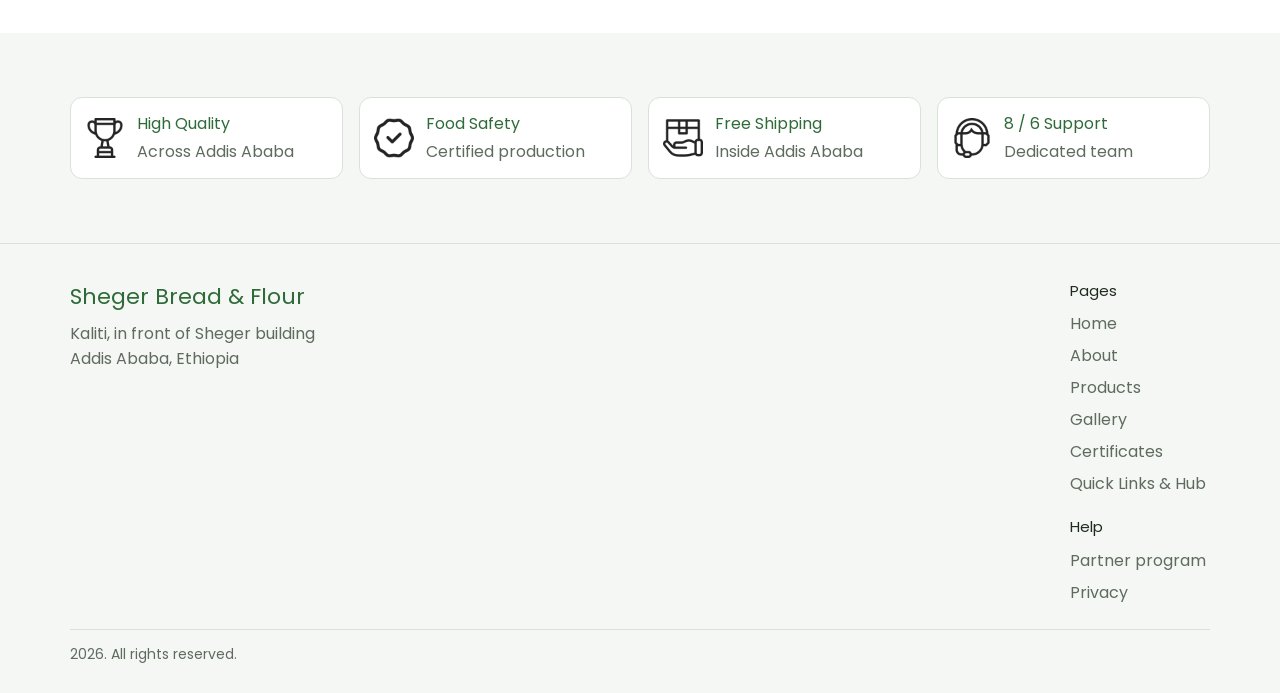
==== commit 0a999d6a: "adding certificates" ====
--- a/index.html
+++ b/index.html
@@ -159,6 +159,7 @@
           <a href="./about-us.html">About</a>
           <a href="./products.html">Products</a>
           <a href="./gallery.html">Gallery</a>
+          <a href="./certificates.html">Certificates</a>
           <a href="./portal.html">Quick Links</a>
         </nav>
         <a href="./am/index.html" class="lang-switch" lang="am" hreflang="am">AM</a>
@@ -446,6 +447,7 @@
             <a href="./about-us.html">About</a>
             <a href="./products.html">Products</a>
             <a href="./gallery.html">Gallery</a>
+            <a href="./certificates.html">Certificates</a>
             <a href="./portal.html">Quick Links &amp; Hub</a>
           </div>
           <div>
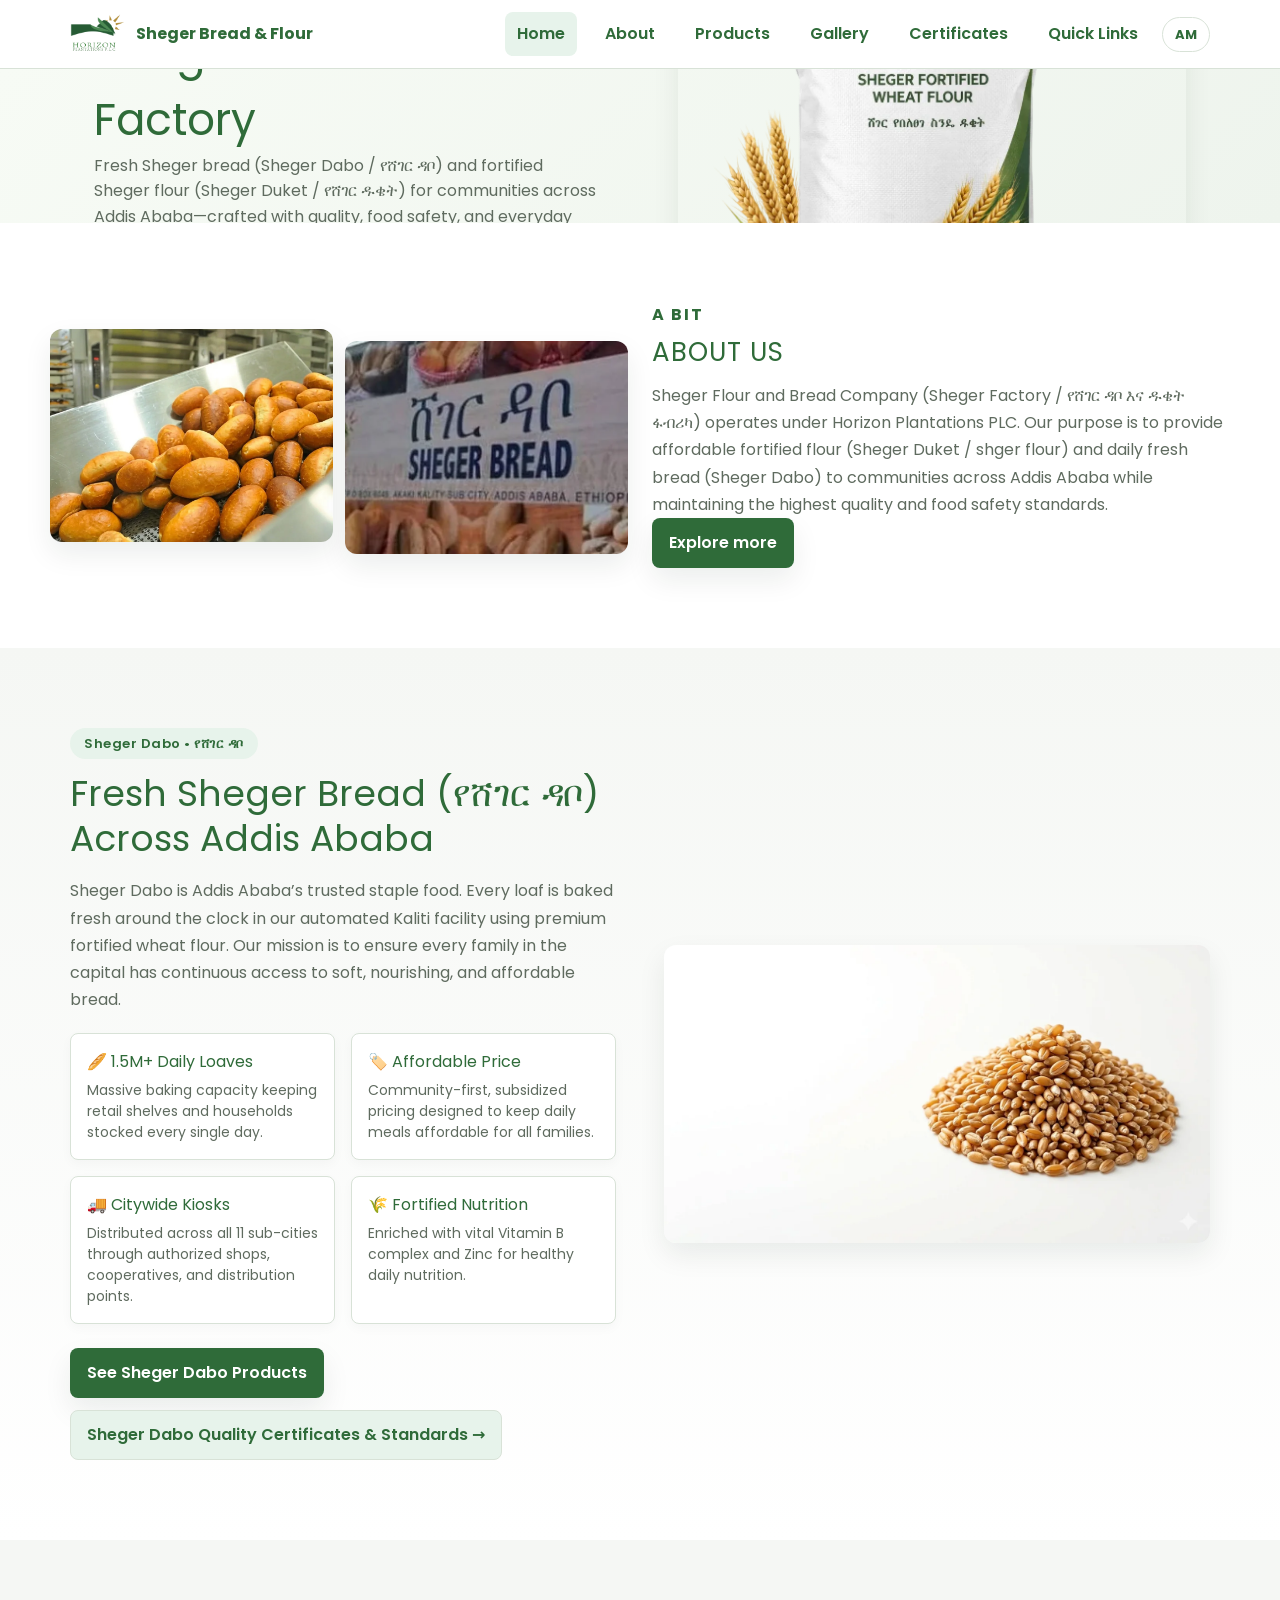
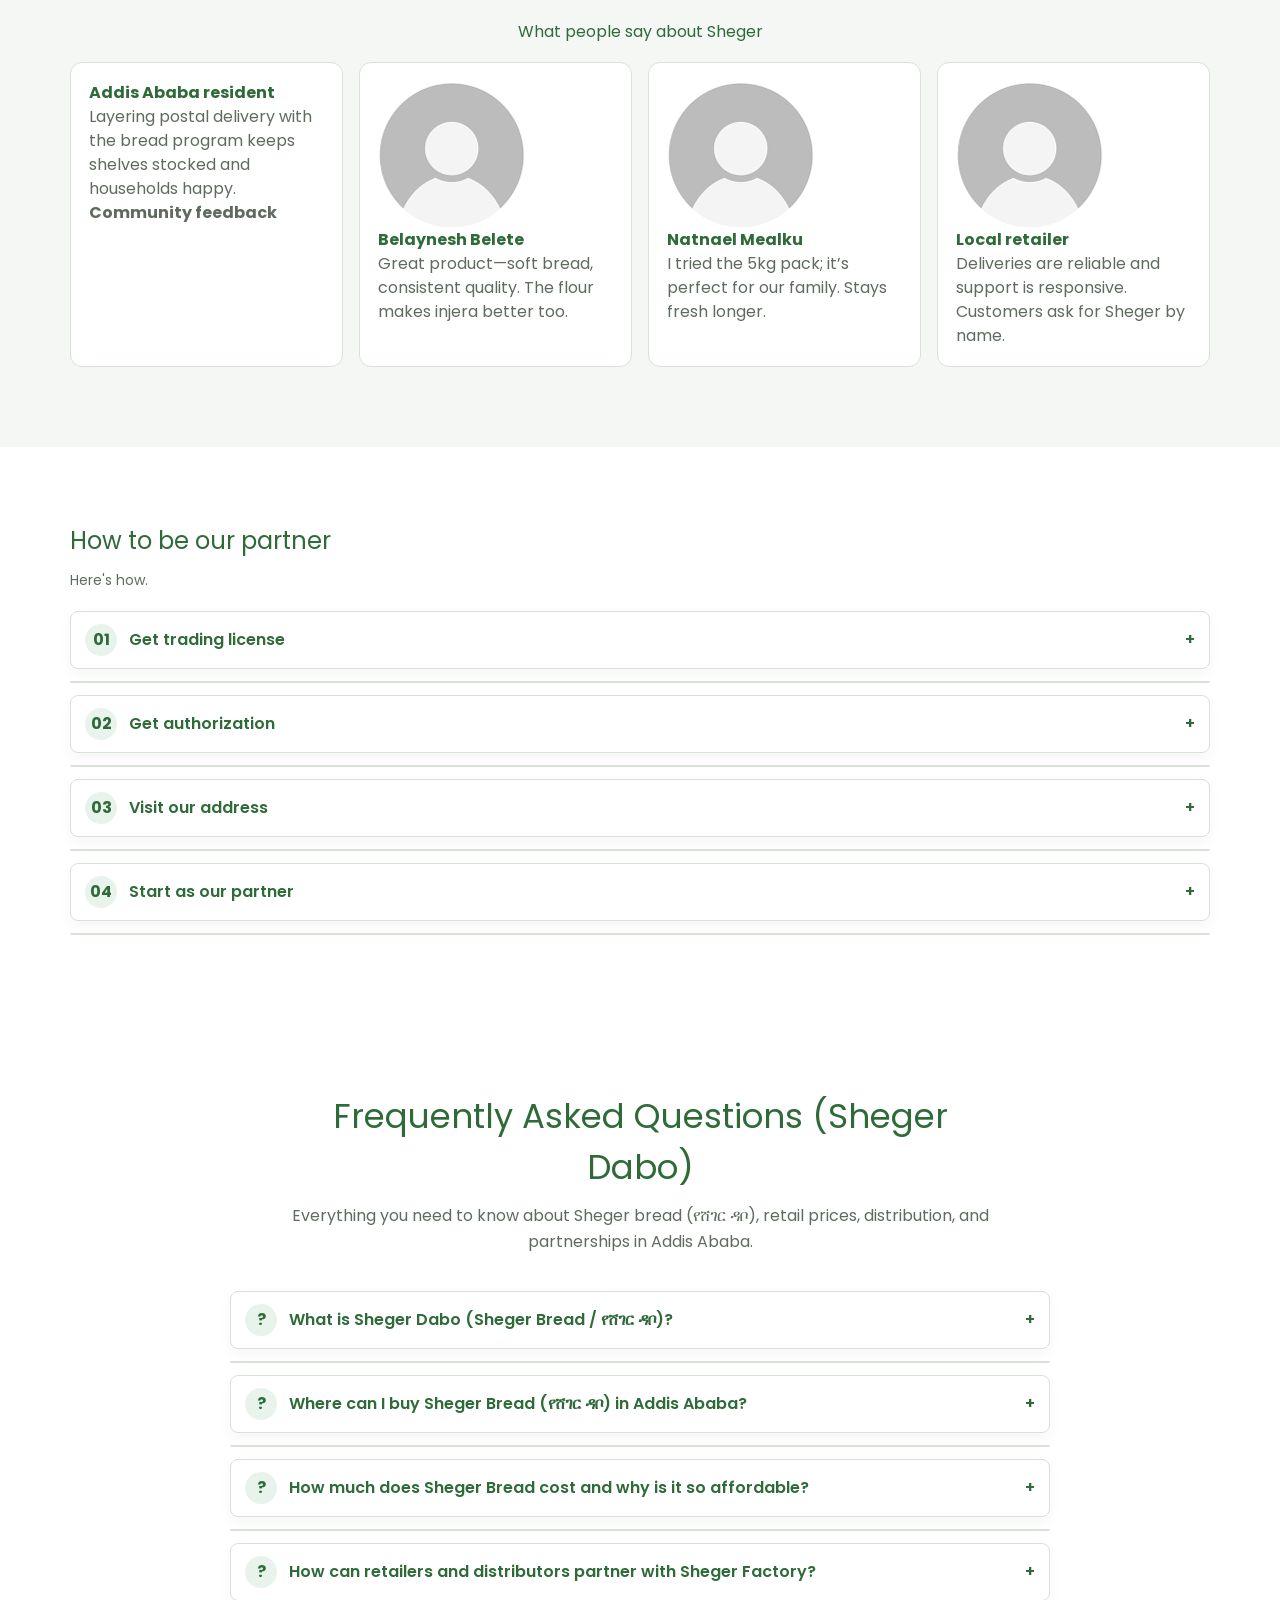
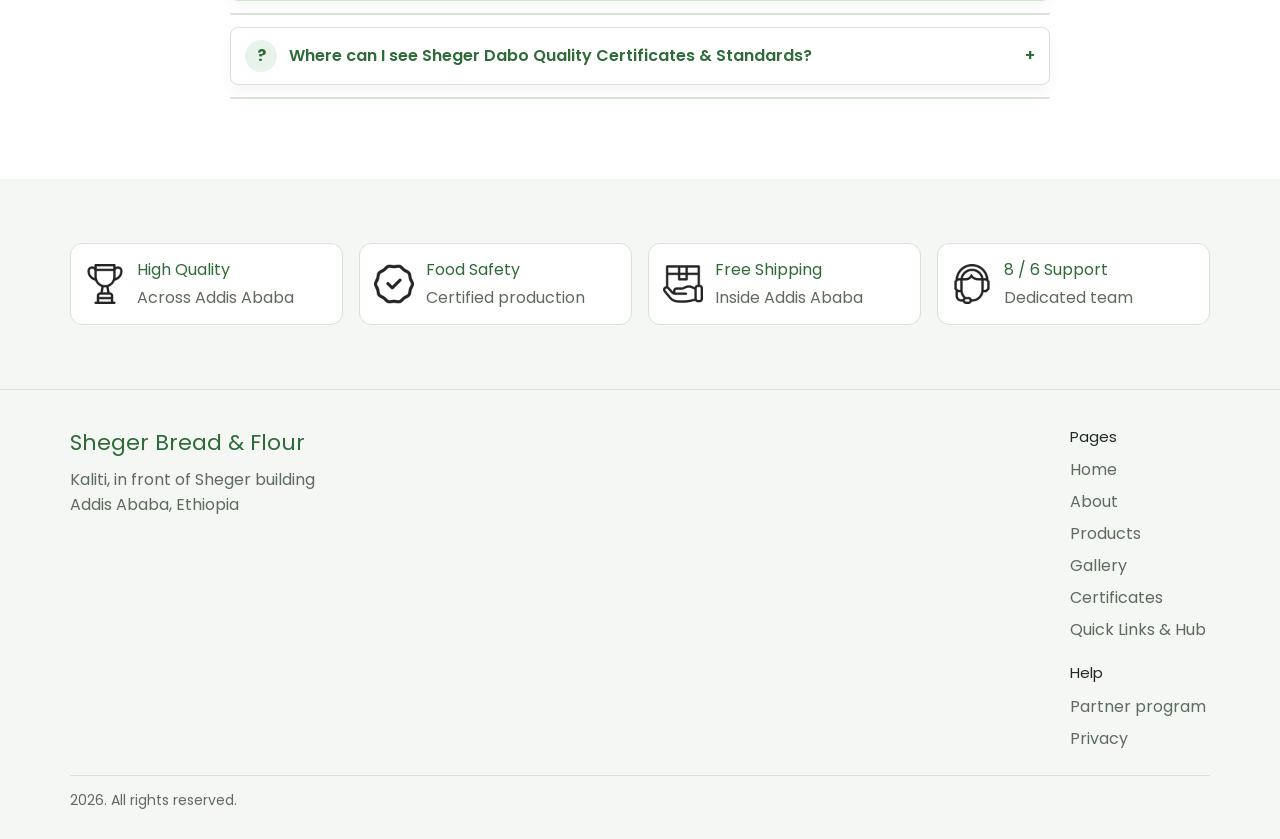
==== commit 993f6d22: "adding google search console verfication" ====
--- a/index.html
+++ b/index.html
@@ -4,6 +4,7 @@
 <head>
   <meta charset="utf-8" />
   <meta name="viewport" content="width=device-width, initial-scale=1, shrink-to-fit=no" />
+  <meta name="google-site-verification" content="Nudm9ShHUbiX9k2xAjTjzSHKJitmoAgIcyOE-TkTDgA" />
   <title>Sheger Bread &amp; Flour Factory | Sheger Dabo &amp; Sheger Flour Addis Ababa</title>
   <meta name="description"
     content="Sheger Bread and Flour Factory (የሸገር ዳቦ እና ዱቄት ፋብሪካ) provides daily fresh Sheger bread (Sheger Dabo) and high-quality fortified Sheger flour (Sheger Duket / shger flour) across Addis Ababa, Ethiopia." />
@@ -12,6 +13,7 @@
   <meta name="robots" content="index, follow, max-image-preview:large, max-snippet:-1, max-video-preview:-1" />
   <meta name="author" content="Sheger Bread and Flour Factory" />
   <link rel="canonical" href="https://shegerbread.com/index.html" />
+  
 
   <!-- Multilingual Alternates -->
   <link rel="alternate" hreflang="en" href="/index.html" />
@@ -103,6 +105,14 @@
       "mainEntity": [
         {
           "@type": "Question",
+          "name": "Where can I view Sheger Dabo Quality Certificates & Standards?",
+          "acceptedAnswer": {
+            "@type": "Answer",
+            "text": "All official ISO 22000 Food Safety, ISO 9001 Quality, ISO 14001 Environmental, and ISO 45001 Health & Safety certificates accredited by ECAE & IAF can be viewed and verified directly on our Sheger Dabo Quality Certificates & Standards page at https://shegerbread.com/certificates.html."
+          }
+        },
+        {
+          "@type": "Question",
           "name": "What is Sheger Dabo (Sheger Bread)?",
           "acceptedAnswer": {
             "@type": "Answer",
@@ -240,7 +250,10 @@
             <p>Enriched with vital Vitamin B complex and Zinc for healthy daily nutrition.</p>
           </div>
         </div>
-        <a href="./products.html" class="btn btn-primary">See Sheger Dabo Products</a>
+        <div style="display: flex; gap: 12px; flex-wrap: wrap; margin-top: 10px;">
+          <a href="./products.html" class="btn btn-primary">See Sheger Dabo Products</a>
+          <a href="./certificates.html" class="btn btn-secondary">Sheger Dabo Quality Certificates &amp; Standards &rarr;</a>
+        </div>
       </div>
       <div class="dabo-visual">
         <picture>
@@ -392,6 +405,14 @@
         </button>
         <div class="accordion-panel" id="faq4">
           <p>Licensed food retailers and distributors can register through our 4-step partner program. Simply visit our Kaliti facility with your valid trade license to schedule bulk pickup or daily door-to-door distribution routes.</p>
+        </div>
+        <button class="accordion-item" data-panel="faq5">
+          <span class="number">?</span>
+          <span class="title">Where can I see Sheger Dabo Quality Certificates &amp; Standards?</span>
+          <span aria-hidden="true">+</span>
+        </button>
+        <div class="accordion-panel" id="faq5">
+          <p>You can inspect all official ISO certificates (ISO 22000:2018 Food Safety, ISO 9001:2015 Quality Management, ISO 14001, and ISO 45001) accredited by ECAE and IAF on our dedicated <a href="./certificates.html" style="color: var(--primary); font-weight: 700; text-decoration: underline;">Sheger Dabo Quality Certificates &amp; Standards</a> page.</p>
         </div>
       </div>
     </div>
